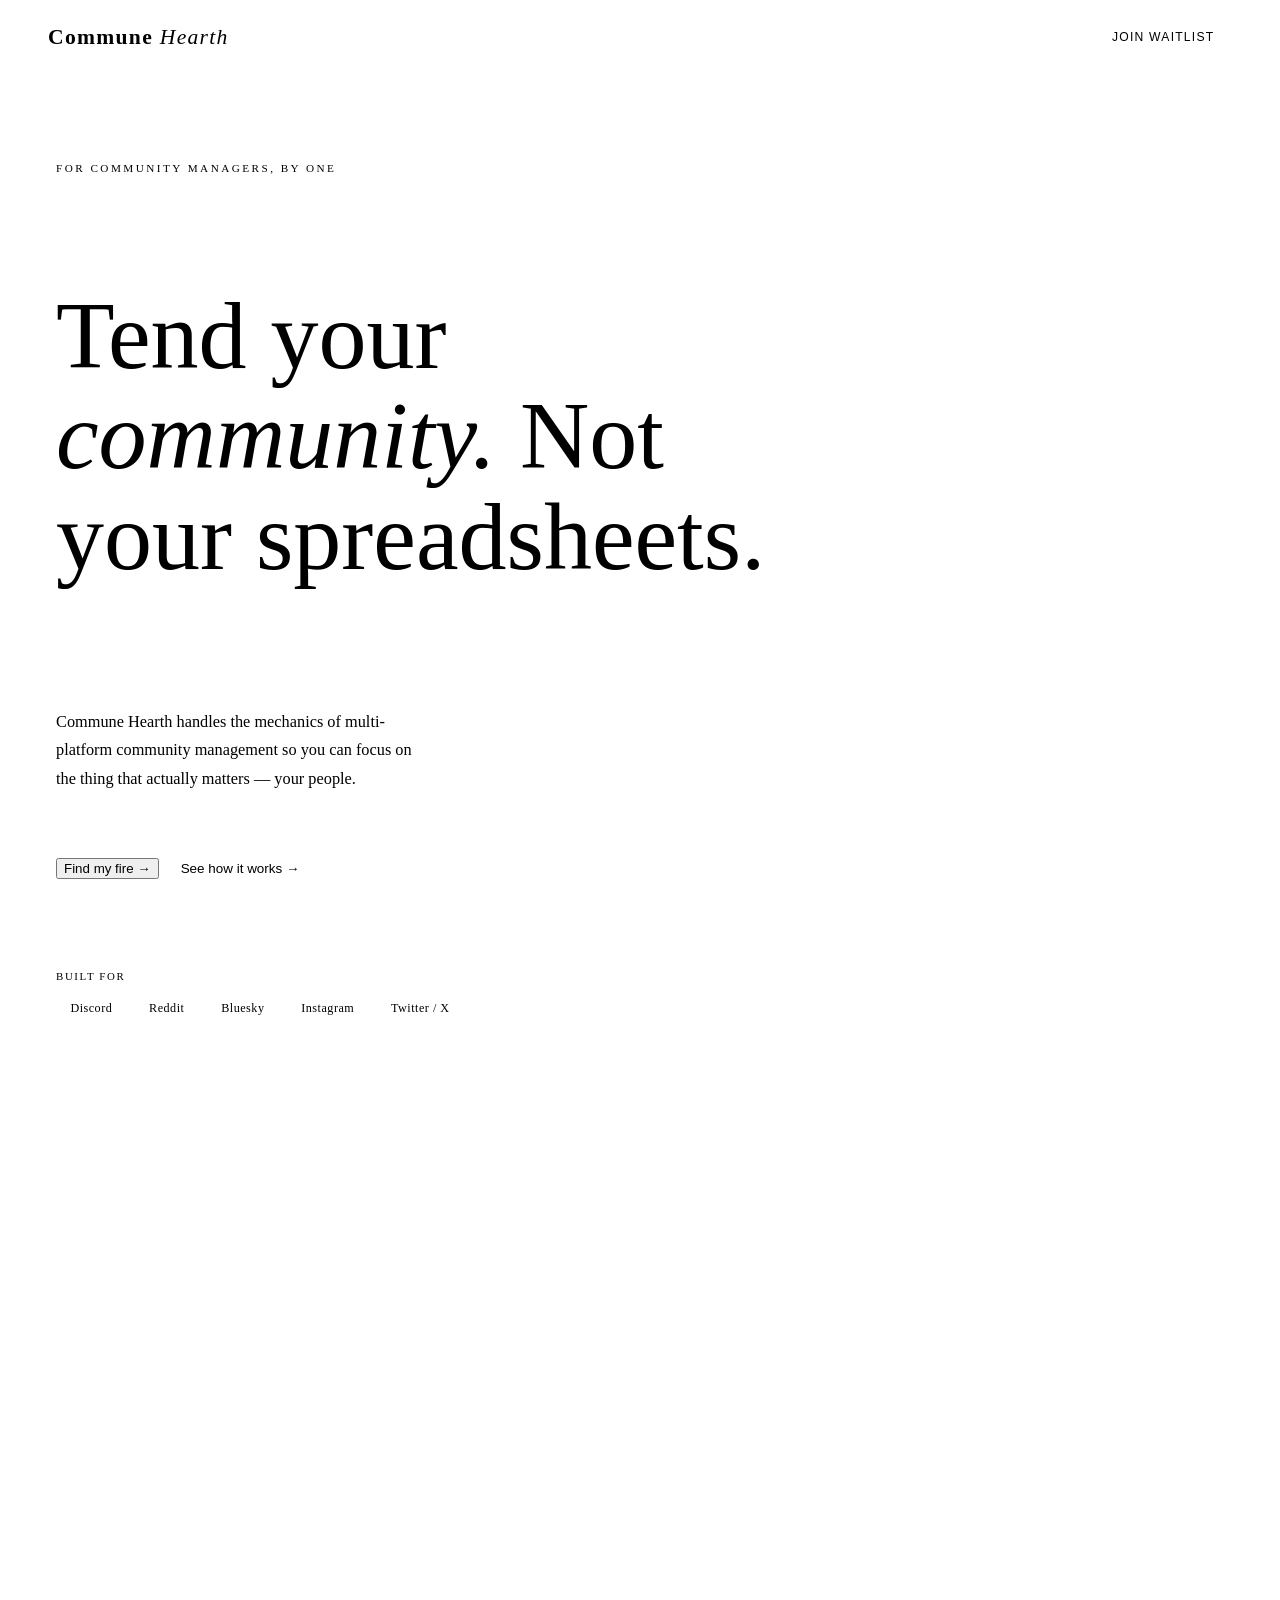
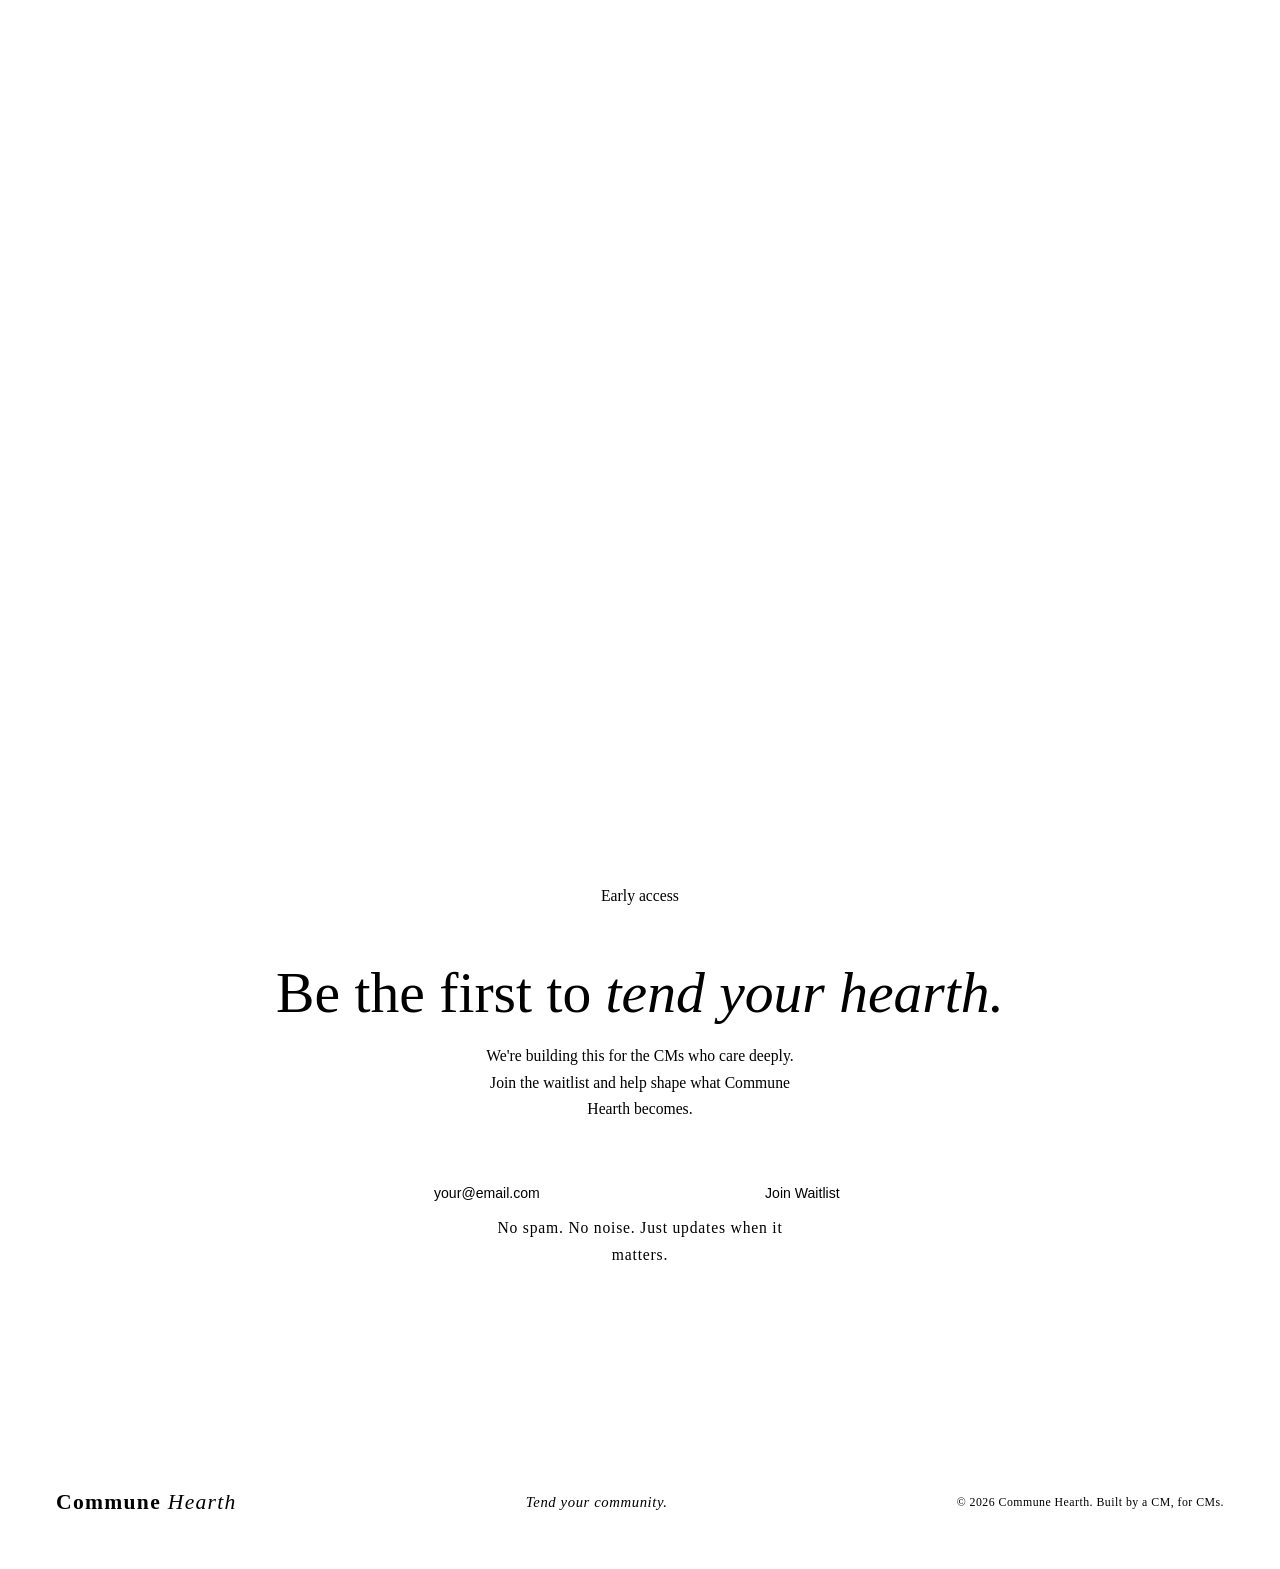
==== index.html @ e0e0ee93 "Create index.html" ====
<!DOCTYPE html>
<html lang="en">
<head>
<meta charset="UTF-8">
<meta name="viewport" content="width=device-width, initial-scale=1.0">
<title>Commune Hearth — Tend Your Community</title>
<link rel="stylesheet" href="shared/base.css">
<style>
body { display: block; overflow-x: hidden; }

/* NAV */
nav {
  position: fixed; top: 0; left: 0; right: 0; z-index: 100;
  padding: 1.4rem 3rem; display: flex; align-items: center;
  justify-content: space-between; backdrop-filter: blur(14px);
  -webkit-backdrop-filter: blur(14px); border-bottom: 1px solid var(--border);
  transition: border-color 0.35s;
}
.logo {
  font-family: var(--heading-font); font-size: 1.35rem; font-weight: 600;
  letter-spacing: 0.06em; color: var(--accent2); text-decoration: none;
}
.logo span { color: var(--muted); font-weight: 300; font-style: italic; }
.nav-cta {
  font-size: 0.76rem; letter-spacing: 0.1em; text-transform: uppercase;
  color: var(--text); text-decoration: none; border: 1px solid var(--border);
  padding: 0.48rem 1.1rem; border-radius: 2rem; cursor: pointer;
  background: none; font-family: 'DM Sans', sans-serif; transition: all 0.3s;
}
.nav-cta:hover { background: var(--accent); border-color: var(--accent); color: var(--btn-text); }

/* HERO */
.hero {
  min-height: 100vh; display: flex; flex-direction: column;
  justify-content: center; padding: 8rem 3rem 4rem;
  position: relative; overflow: hidden;
}
.hero-glow {
  position: absolute; bottom: -15%; left: 38%; transform: translateX(-50%);
  width: 900px; height: 600px;
  background: radial-gradient(ellipse, var(--hero-glow) 0%, transparent 65%);
  pointer-events: none; animation: heroBreath 7s ease-in-out infinite;
}
@keyframes heroBreath {
  0%,100%{opacity:0.75;transform:translateX(-50%) scale(1)}
  50%{opacity:1;transform:translateX(-50%) scale(1.05)}
}
.eyebrow {
  font-size: 0.7rem; letter-spacing: 0.22em; text-transform: uppercase;
  color: var(--accent); margin-bottom: 2rem;
  opacity: 0; animation: fadeUp 0.8s ease forwards 0.2s;
}
.hero h1 {
  font-family: var(--heading-font); font-weight: var(--heading-weight);
  font-size: clamp(3rem, 7.5vw, 6.5rem); line-height: 1.05; max-width: 16ch;
  opacity: 0; animation: fadeUp 0.8s ease forwards 0.4s;
}
.hero h1 em { font-style: italic; color: var(--accent2); }
.hero-sub {
  margin-top: 2.5rem; font-size: 1.02rem; color: var(--muted);
  max-width: 46ch; line-height: 1.75;
  opacity: 0; animation: fadeUp 0.8s ease forwards 0.6s;
}
.hero-actions {
  margin-top: 3rem; display: flex; gap: 1rem; align-items: center; flex-wrap: wrap;
  opacity: 0; animation: fadeUp 0.8s ease forwards 0.8s;
}
.hero-actions .btn-ghost-link {
  color: var(--muted); font-size: 0.84rem; text-decoration: none;
  display: flex; align-items: center; gap: 0.4rem; transition: color 0.3s;
  background: none; border: none; cursor: pointer; font-family: 'DM Sans', sans-serif;
}
.hero-actions .btn-ghost-link:hover { color: var(--text); }
.platforms { margin-top: 5rem; opacity: 0; animation: fadeUp 0.8s ease forwards 1s; }
.platforms p {
  font-size: 0.68rem; letter-spacing: 0.15em; text-transform: uppercase;
  color: var(--faint); margin-bottom: 0.9rem;
}
.platform-list { display: flex; gap: 0.5rem; flex-wrap: wrap; }
.platform-badge {
  background: rgba(255,255,255,0.04); border: 1px solid var(--border);
  border-radius: 2rem; padding: 0.32rem 0.9rem;
  font-size: 0.76rem; color: var(--muted); letter-spacing: 0.04em;
}
@keyframes fadeUp {
  from{opacity:0;transform:translateY(22px)} to{opacity:1;transform:translateY(0)}
}

/* DIVIDER */
.divider { height: 1px; background: linear-gradient(to right, transparent, var(--border), transparent); margin: 0 3rem; }

/* SECTIONS */
section { padding: 7rem 3rem; }

/* PROBLEM */
.problem { display: grid; grid-template-columns: 1fr 1fr; gap: 6rem; max-width: 1200px; }
.problem h2 {
  font-family: var(--heading-font); font-weight: var(--heading-weight);
  font-size: clamp(1.9rem,3.2vw,3rem); line-height: 1.2; margin-bottom: 2rem;
}
.problem h2 strong { font-weight: 700; color: var(--accent2); }
.problem p { color: var(--muted); line-height: 1.8; font-size: 0.96rem; margin-bottom: 1.1rem; }
.pain-list { list-style: none; margin-top: 2rem; display: flex; flex-direction: column; gap: 0.9rem; }
.pain-list li {
  display: flex; gap: 0.9rem; align-items: flex-start; padding: 1.1rem 1.3rem;
  background: var(--surface); border: 1px solid var(--border); border-radius: 0.75rem;
  transition: all 0.3s;
}
.pain-list li:hover { border-color: var(--accent); transform: translateX(4px); }
.pain-icon { font-size: 1rem; flex-shrink: 0; margin-top: 0.12rem; }
.pain-list li div strong { display: block; font-size: 0.86rem; font-weight: 500; color: var(--text); margin-bottom: 0.25rem; }
.pain-list li div span { font-size: 0.8rem; color: var(--faint); line-height: 1.6; }

/* HOW */
.how { background: var(--surface); border-top: 1px solid var(--border); border-bottom: 1px solid var(--border); }
.how-header { text-align: center; margin-bottom: 4.5rem; }
.how-header h2 {
  font-family: var(--heading-font); font-weight: var(--heading-weight);
  font-size: clamp(1.7rem,3.2vw,2.8rem); line-height: 1.2; max-width: 22ch; margin: 0 auto;
}
.how-header h2 em { font-style: italic; color: var(--accent2); }
.steps { display: grid; grid-template-columns: repeat(3,1fr); gap: 1.4rem; max-width: 1200px; margin: 0 auto; }
.step {
  padding: 2.3rem; border: 1px solid var(--border); border-radius: 1rem;
  background: var(--surface); transition: all 0.35s;
}
.step:hover { border-color: var(--accent); transform: translateY(-5px); box-shadow: 0 14px 36px rgba(0,0,0,0.12); }
.step-num {
  font-family: var(--heading-font); font-size: 3.2rem; font-weight: 300;
  color: var(--border); line-height: 1; margin-bottom: 1.4rem; display: block;
}
.step h3 { font-size: 0.92rem; font-weight: 500; color: var(--text); margin-bottom: 0.7rem; }
.step p { font-size: 0.83rem; color: var(--muted); line-height: 1.7; }
.step-tag {
  display: inline-block; margin-top: 1.3rem; font-size: 0.67rem; letter-spacing: 0.12em;
  text-transform: uppercase; color: var(--accent); border: 1px solid var(--accent);
  padding: 0.22rem 0.65rem; border-radius: 2rem; opacity: 0.7;
}

/* PHILOSOPHY */
.philosophy { max-width: 840px; margin: 0 auto; text-align: center; }
.philosophy blockquote {
  font-family: var(--heading-font); font-weight: 300; font-style: italic;
  font-size: clamp(1.5rem,2.8vw,2.5rem); line-height: 1.45;
  color: var(--text); margin: 2rem 0 3rem; padding: 0 2rem; position: relative;
}
.philosophy blockquote::before {
  content: '"'; position: absolute; top: -1.5rem; left: -0.5rem;
  font-size: 7rem; color: var(--accent); opacity: 0.1;
  font-family: var(--heading-font); line-height: 1;
}
.phil-grid { display: grid; grid-template-columns: repeat(2,1fr); gap: 1.1rem; margin-top: 3.5rem; text-align: left; }
.phil-card { padding: 1.7rem; border: 1px solid var(--border); border-radius: 0.75rem; background: var(--surface); transition: border-color 0.3s; }
.phil-card:hover { border-color: var(--accent); }
.phil-card h4 { font-size: 0.78rem; font-weight: 500; color: var(--accent2); margin-bottom: 0.55rem; letter-spacing: 0.04em; text-transform: uppercase; }
.phil-card p { font-size: 0.82rem; color: var(--muted); line-height: 1.7; }

/* NEVER */
.never-wrap { padding-top: 0; }
.never {
  background: var(--never-bg); border-radius: 1.5rem; padding: 3.5rem;
  max-width: 880px; margin: 0 auto; border: 1px solid var(--border);
}
.never h3 { font-family: var(--heading-font); font-size: 1.9rem; font-weight: var(--heading-weight); margin-bottom: 0.4rem; }
.never > p { color: var(--muted); font-size: 0.86rem; margin-bottom: 2.2rem; }
.never-grid { display: grid; grid-template-columns: repeat(2,1fr); gap: 0.9rem; }
.never-item { display: flex; align-items: center; gap: 0.75rem; font-size: 0.84rem; color: var(--muted); }
.x-icon {
  width: 1.35rem; height: 1.35rem; border-radius: 50%;
  background: rgba(196,98,45,0.08); border: 1px solid var(--accent);
  display: flex; align-items: center; justify-content: center;
  flex-shrink: 0; color: var(--accent); font-size: 0.58rem; font-weight: 700;
}

/* WAITLIST */
.waitlist { text-align: center; padding: 8rem 3rem; position: relative; overflow: hidden; }
.waitlist-glow {
  position: absolute; top: 50%; left: 50%; transform: translate(-50%,-50%);
  width: 700px; height: 450px;
  background: radial-gradient(ellipse, var(--hero-glow) 0%, transparent 65%);
  pointer-events: none;
}
.waitlist h2 {
  font-family: var(--heading-font); font-weight: var(--heading-weight);
  font-size: clamp(2rem,4.5vw,3.6rem); line-height: 1.2; margin-bottom: 1rem;
}
.waitlist h2 em { font-style: italic; color: var(--accent2); }
.waitlist > p { color: var(--muted); font-size: 0.98rem; max-width: 42ch; margin: 0 auto 3rem; line-height: 1.7; }
.wl-form { display: flex; gap: 0.7rem; max-width: 460px; margin: 0 auto; flex-wrap: wrap; justify-content: center; }
.wl-form input {
  flex: 1; min-width: 210px; background: var(--surface); border: 1px solid var(--border);
  border-radius: 3rem; padding: 0.88rem 1.5rem; color: var(--text);
  font-family: 'DM Sans', sans-serif; font-size: 0.88rem; outline: none;
  transition: border-color 0.3s;
}
.wl-form input::placeholder { color: var(--faint); }
.wl-form input:focus { border-color: var(--accent); }
.wl-form button {
  background: var(--accent); color: var(--btn-text); border: none;
  padding: 0.88rem 1.9rem; border-radius: 3rem;
  font-family: 'DM Sans', sans-serif; font-size: 0.88rem; font-weight: 500;
  cursor: pointer; transition: all 0.3s; white-space: nowrap;
}
.wl-form button:hover { background: var(--accent2); transform: translateY(-2px); }
.wl-note { margin-top: 1.4rem; font-size: 0.74rem; color: var(--faint); letter-spacing: 0.05em; }
.wl-success {
  display: none; color: var(--accent2); font-family: var(--heading-font);
  font-size: 1.45rem; font-style: italic; margin-top: 1rem;
  animation: fadeUp 0.6s ease forwards;
}

/* FOOTER */
footer {
  padding: 2.2rem 3rem; border-top: 1px solid var(--border);
  display: flex; justify-content: space-between; align-items: center;
  flex-wrap: wrap; gap: 1rem;
}
.footer-tagline { font-family: var(--heading-font); font-style: italic; color: var(--muted); font-size: 0.92rem; }
footer p { font-size: 0.74rem; color: var(--faint); letter-spacing: 0.04em; }

/* REVEAL */
.reveal { opacity: 0; transform: translateY(26px); transition: opacity 0.7s ease, transform 0.7s ease; }
.reveal.visible { opacity: 1; transform: translateY(0); }

/* RESPONSIVE */
@media (max-width: 768px) {
  nav { padding: 1.2rem 1.5rem; }
  section { padding: 5rem 1.5rem; }
  .hero { padding: 7rem 1.5rem 3rem; }
  .problem, .steps, .phil-grid, .never-grid { grid-template-columns: 1fr; }
  .problem { gap: 3rem; }
  .never { padding: 2.2rem 1.3rem; }
  footer { flex-direction: column; text-align: center; padding: 2rem 1.5rem; }
}
</style>
</head>
<body>

<!-- THEME PANEL MOUNT -->
<div id="theme-panel-mount"></div>

<!-- NAV -->
<nav>
  <a class="logo" href="index.html">Commune <span>Hearth</span></a>
  <button class="nav-cta" onclick="document.getElementById('waitlist').scrollIntoView({behavior:'smooth'})">Join Waitlist</button>
</nav>

<!-- HERO -->
<section class="hero">
  <div class="hero-glow"></div>
  <p class="eyebrow">For community managers, by one</p>
  <h1>Tend your <em>community.</em> Not your spreadsheets.</h1>
  <p class="hero-sub">Commune Hearth handles the mechanics of multi-platform community management so you can focus on the thing that actually matters — your people.</p>
  <div class="hero-actions">
    <button class="btn-primary" onclick="handleFindMyFire()">Find my fire →</button>
    <button class="btn-ghost-link" onclick="document.getElementById('how').scrollIntoView({behavior:'smooth'})">See how it works →</button>
  </div>
  <div class="platforms">
    <p>Built for</p>
    <div class="platform-list">
      <span class="platform-badge">Discord</span>
      <span class="platform-badge">Reddit</span>
      <span class="platform-badge">Bluesky</span>
      <span class="platform-badge">Instagram</span>
      <span class="platform-badge">Twitter / X</span>
    </div>
  </div>
</section>

<div class="divider"></div>

<section>
  <div class="problem">
    <div class="reveal">
      <p class="section-label">The Sunday Problem</p>
      <h2>You know the drill. Every. Single. <strong>Week.</strong></h2>
      <p>It's Sunday afternoon. Your community has a tournament on Saturday. You need to post about it on five different platforms — and every single one needs to sound completely different.</p>
      <p>Discord wants energy. Reddit wants context. Bluesky wants wit. Instagram wants hashtags. Twitter wants brevity. And you're the one translating the same message five times, for five audiences, in five different tones.</p>
      <p>That's before the DMs buried in spam, the coordination threads you can't find, and the stakeholder recap you still haven't written.</p>
    </div>
    <div class="reveal">
      <ul class="pain-list">
        <li><span class="pain-icon">🗓</span><div><strong>The Sunday Planning Session</strong><span>Rewriting the same announcement for every platform because no two platforms speak the same language.</span></div></li>
        <li><span class="pain-icon">📬</span><div><strong>Coordination That Goes Nowhere</strong><span>DMs lost in spam. Discord threads buried under 400 messages. Conversations everywhere and nowhere.</span></div></li>
        <li><span class="pain-icon">🔁</span><div><strong>Switching Contexts Constantly</strong><span>Six tabs open. Five apps running. One brain trying to hold it all together while still showing up for your community.</span></div></li>
        <li><span class="pain-icon">📊</span><div><strong>Proving Your Worth in a Report</strong><span>Pulling data from every platform manually to prove your community thrives — because stakeholders only speak spreadsheet.</span></div></li>
      </ul>
    </div>
  </div>
</section>

<section class="how" id="how">
  <div class="how-header reveal">
    <p class="section-label" style="justify-content:center;margin-bottom:1.4rem">How it works</p>
    <h2>Your voice. Every platform. <em>Zero soul sold.</em></h2>
  </div>
  <div class="steps">
    <div class="step reveal">
      <span class="step-num">01</span>
      <h3>Feed It Your Voice</h3>
      <p>Paste in past posts from each platform. Hearth learns how you write for Discord versus Reddit versus Bluesky — because they're all different and that's the whole point.</p>
      <span class="step-tag">Voice Profiles</span>
    </div>
    <div class="step reveal">
      <span class="step-num">02</span>
      <h3>Drop In Your Core Message</h3>
      <p>Tell Hearth what's happening. A tournament. A drop. An announcement. Just the essentials — it handles the platform translation in your voice, not a generic AI voice.</p>
      <span class="step-tag">Smart Suggestions</span>
    </div>
    <div class="step reveal">
      <span class="step-num">03</span>
      <h3>You Review. You Approve. You Post.</h3>
      <p>Hearth suggests. You decide. Nothing goes out without your eyes on it. Because your community trusts you — not an algorithm — and that trust is not negotiable.</p>
      <span class="step-tag">Human First</span>
    </div>
  </div>
</section>

<section>
  <div class="philosophy reveal">
    <p class="section-label" style="justify-content:center">Our belief</p>
    <blockquote>Community managers pour their soul into spaces other people call home. We handle the mechanics so they never have to choose between consistency and authenticity.</blockquote>
    <div class="phil-grid">
      <div class="phil-card"><h4>The Human is Irreplaceable</h4><p>Every feature enhances human judgment — never bypasses it. You read the room. You know when not to post. No tool can replicate that.</p></div>
      <div class="phil-card"><h4>Communities Deserve Authenticity</h4><p>Your community built trust with you — not an AI. Suggestions should sound like you on a good day, or they're not good enough.</p></div>
      <div class="phil-card"><h4>Relief Without Compromise</h4><p>You shouldn't choose between showing up consistently and showing up fully. Hearth removes the mechanical drain without touching the magic.</p></div>
      <div class="phil-card"><h4>Built From the Inside</h4><p>Made by an ex-CM who lived every one of these problems. Not a growth hacker who read about community management once.</p></div>
    </div>
  </div>
</section>

<section class="never-wrap">
  <div class="never reveal">
    <h3>What we'll never build</h3>
    <p>Some things aren't features. They're principles.</p>
    <div class="never-grid">
      <div class="never-item"><span class="x-icon">✕</span>One-click auto-posting without review</div>
      <div class="never-item"><span class="x-icon">✕</span>AI responses to your community members</div>
      <div class="never-item"><span class="x-icon">✕</span>Generic bulk content generation</div>
      <div class="never-item"><span class="x-icon">✕</span>Anything that removes the human from the loop</div>
      <div class="never-item"><span class="x-icon">✕</span>Tools that make every community sound the same</div>
      <div class="never-item"><span class="x-icon">✕</span>Features that replace judgment with automation</div>
    </div>
  </div>
</section>

<section class="waitlist" id="waitlist">
  <div class="waitlist-glow"></div>
  <p class="section-label" style="justify-content:center;margin-bottom:1.4rem">Early access</p>
  <h2>Be the first to <em>tend your hearth.</em></h2>
  <p>We're building this for the CMs who care deeply. Join the waitlist and help shape what Commune Hearth becomes.</p>
  <div class="wl-form" id="wl-form">
    <input type="email" id="wl-email" placeholder="your@email.com">
    <button onclick="handleWaitlist()">Join Waitlist</button>
  </div>
  <div class="wl-success" id="wl-success">You're on the list. Welcome to the hearth. 🔥</div>
  <p class="wl-note">No spam. No noise. Just updates when it matters.</p>
</section>

<footer>
  <a class="logo" href="index.html">Commune <span>Hearth</span></a>
  <p class="footer-tagline">Tend your community.</p>
  <p>© 2026 Commune Hearth. Built by a CM, for CMs.</p>
</footer>

<script src="shared/storage.js"></script>
<script src="shared/theme.js"></script>
<script src="shared/nav.js"></script>
<script>
  // Theme
  initTheme();
  mountThemePanel();

  // Redirect if already onboarded
  function handleFindMyFire() {
    if (HS.isOnboarded()) {
      navigateTo('dashboard.html');
    } else {
      navigateTo('onboarding.html');
    }
  }

  // Waitlist
  function handleWaitlist() {
    const val = document.getElementById('wl-email').value;
    if (!val || !val.includes('@')) {
      document.getElementById('wl-email').style.borderColor = 'var(--accent)';
      return;
    }
    document.getElementById('wl-form').style.display = 'none';
    document.getElementById('wl-success').style.display = 'block';
  }
  document.addEventListener('DOMContentLoaded', () => {
    document.getElementById('wl-email').addEventListener('keydown', e => {
      if (e.key === 'Enter') handleWaitlist();
    });
  });

  // Scroll reveal
  const obs = new IntersectionObserver((entries) => {
    entries.forEach((e,i) => {
      if (e.isIntersecting) {
        setTimeout(() => e.target.classList.add('visible'), i * 90);
        obs.unobserve(e.target);
      }
    });
  }, { threshold: 0.08 });
  document.querySelectorAll('.reveal').forEach(el => obs.observe(el));
</script>
</body>
</html>
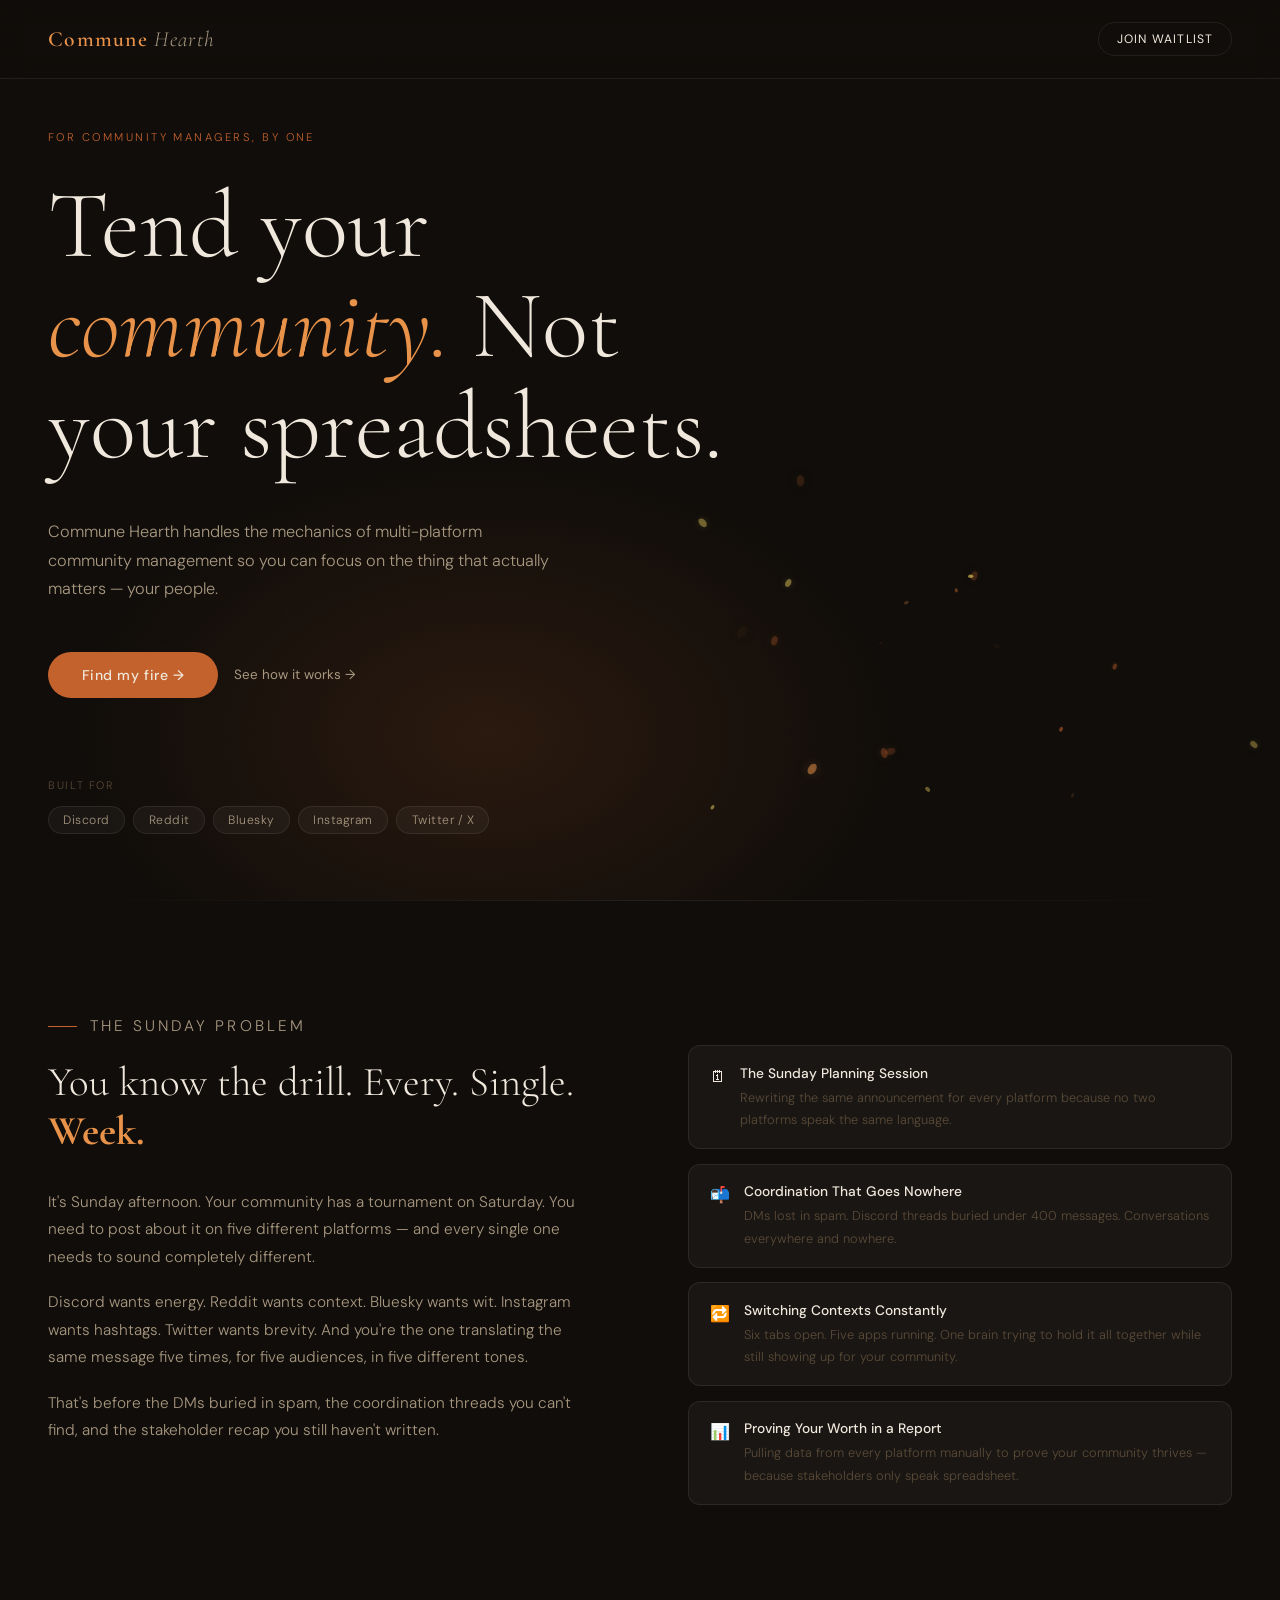
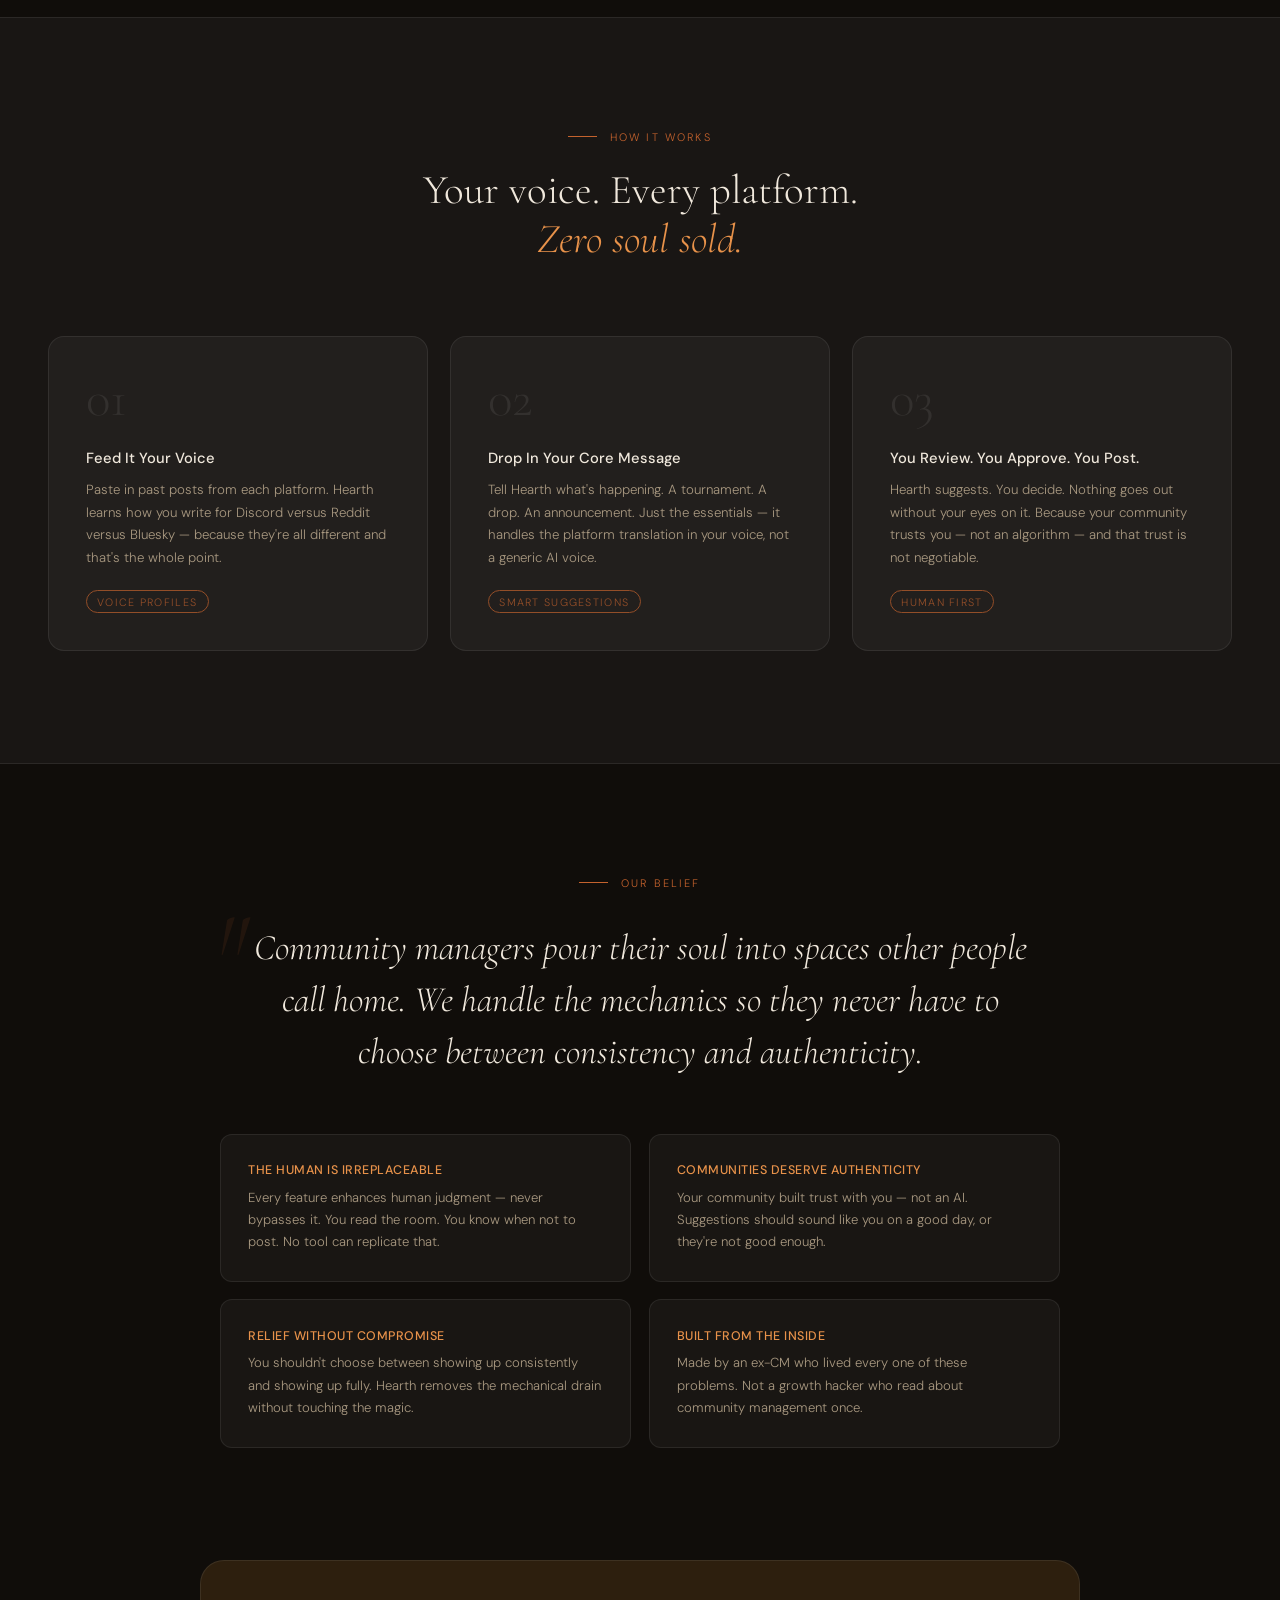
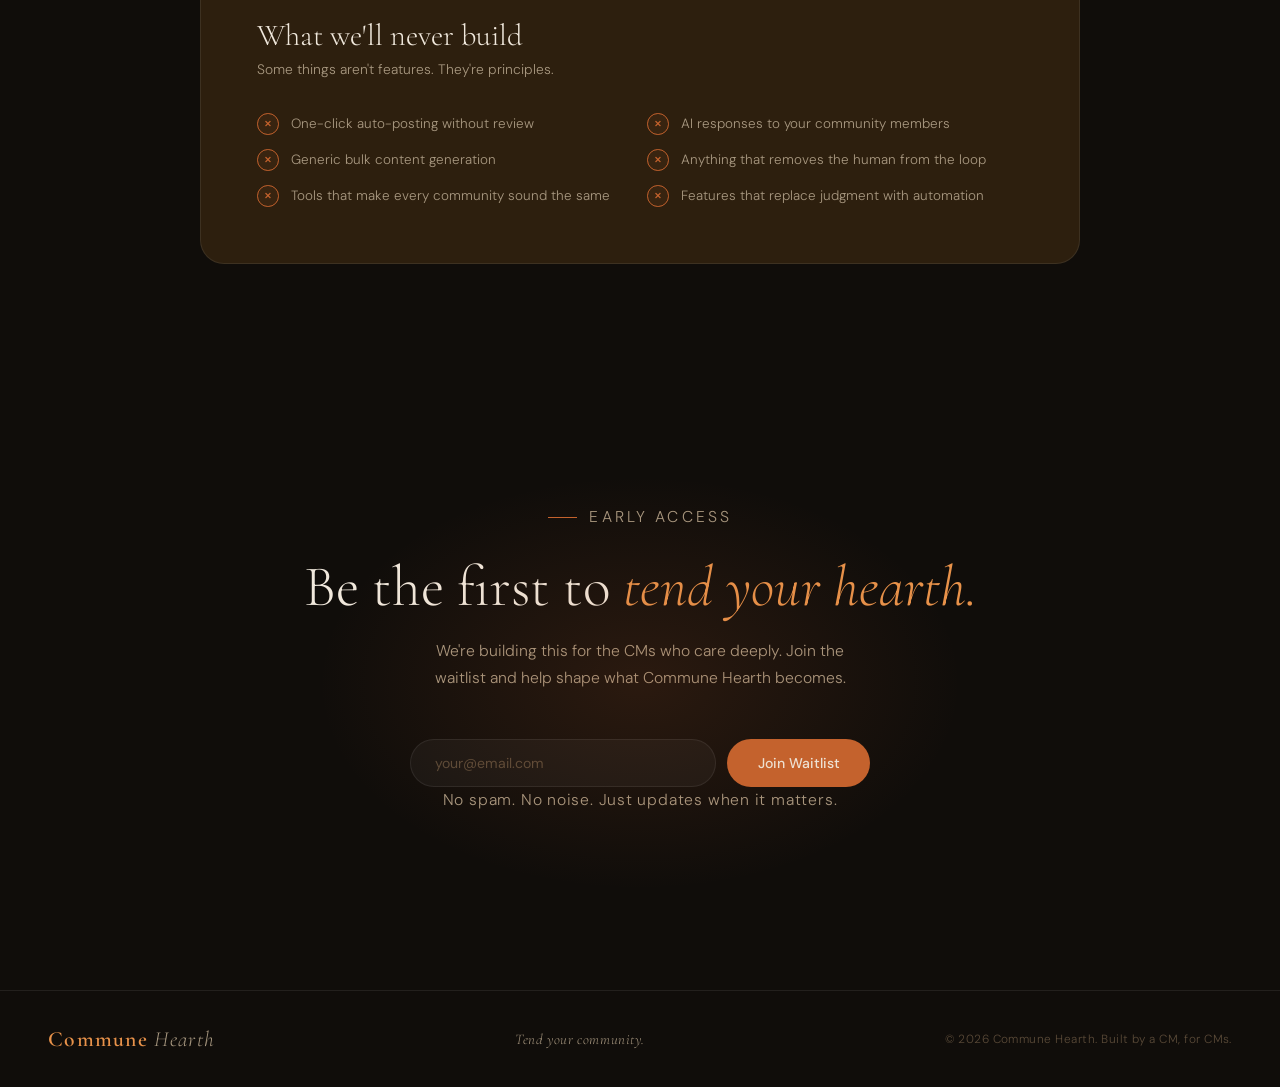
==== commit 74a2bae6: "Update index.html" ====
--- a/index.html
+++ b/index.html
@@ -29,6 +29,12 @@
 }
 .nav-cta:hover { background: var(--accent); border-color: var(--accent); color: var(--btn-text); }
 
+/* EMBER CANVAS */
+#ember-canvas {
+  position: absolute; inset: 0; width: 100%; height: 100%;
+  pointer-events: none; z-index: 0;
+}
+
 /* HERO */
 .hero {
   min-height: 100vh; display: flex; flex-direction: column;
@@ -248,6 +254,7 @@
 <!-- HERO -->
 <section class="hero">
   <div class="hero-glow"></div>
+  <canvas id="ember-canvas"></canvas>
   <p class="eyebrow">For community managers, by one</p>
   <h1>Tend your <em>community.</em> Not your spreadsheets.</h1>
   <p class="hero-sub">Commune Hearth handles the mechanics of multi-platform community management so you can focus on the thing that actually matters — your people.</p>
@@ -367,8 +374,8 @@
 <script src="shared/theme.js"></script>
 <script src="shared/nav.js"></script>
 <script>
-  // Theme
-  initTheme();
+  // Landing page always loads in Ember — themed experience starts at onboarding
+  applyThemeVars('ember', {});
   mountThemePanel();
 
   // Redirect if already onboarded
@@ -406,6 +413,116 @@
     });
   }, { threshold: 0.08 });
   document.querySelectorAll('.reveal').forEach(el => obs.observe(el));
+
+  // ── HERO EMBERS ──────────────────────────────────────────
+  (function initEmbers() {
+    const canvas = document.getElementById('ember-canvas');
+    const ctx    = canvas.getContext('2d');
+
+    function resize() {
+      canvas.width  = canvas.offsetWidth;
+      canvas.height = canvas.offsetHeight;
+    }
+    resize();
+    window.addEventListener('resize', resize);
+
+    // Colour palette — pulls accent colours to match theme
+    function getEmberColors() {
+      const s = getComputedStyle(document.documentElement);
+      return [
+        s.getPropertyValue('--accent').trim()  || '#c4622d',
+        s.getPropertyValue('--accent2').trim() || '#e8924a',
+        s.getPropertyValue('--fire-bright').trim() || '#ffe066',
+      ];
+    }
+
+    // Spawn embers only in the RIGHT half of the hero
+    // so they don't clash with the headline text
+    function createEmber() {
+      const w = canvas.width;
+      const h = canvas.height;
+      const colors = getEmberColors();
+      return {
+        x:     w * 0.52 + Math.random() * w * 0.44,  // right 44% of canvas
+        y:     h * 0.6  + Math.random() * h * 0.35,  // start near bottom
+        r:     1.5 + Math.random() * 5,               // varied sizes
+        vx:    (Math.random() - 0.5) * 0.6,           // gentle sideways drift
+        vy:    -(0.4 + Math.random() * 1.2),           // float upward
+        alpha: 0,
+        maxAlpha: 0.15 + Math.random() * 0.45,        // some bright, some faint
+        fadeIn:  true,
+        life:    0,
+        maxLife: 120 + Math.random() * 180,           // frames alive
+        color:   colors[Math.floor(Math.random() * colors.length)],
+        // Slight wobble
+        wobble:  (Math.random() - 0.5) * 0.02,
+      };
+    }
+
+    let embers = [];
+    // Stagger initial spawn so they don't all appear at once
+    for (let i = 0; i < 28; i++) {
+      const e = createEmber();
+      e.life = Math.random() * e.maxLife; // start at random life point
+      e.alpha = e.maxAlpha * (e.life / e.maxLife);
+      embers.push(e);
+    }
+
+    function draw() {
+      ctx.clearRect(0, 0, canvas.width, canvas.height);
+
+      // Occasionally spawn a fresh ember
+      if (Math.random() < 0.08 && embers.length < 35) {
+        embers.push(createEmber());
+      }
+
+      embers = embers.filter(e => e.life < e.maxLife);
+
+      embers.forEach(e => {
+        e.life++;
+        e.vx += e.wobble;
+        e.x  += e.vx;
+        e.y  += e.vy;
+
+        // Fade in then fade out
+        const halfLife = e.maxLife / 2;
+        if (e.life < halfLife * 0.3) {
+          e.alpha = e.maxAlpha * (e.life / (halfLife * 0.3));
+        } else if (e.life > halfLife * 1.4) {
+          e.alpha = e.maxAlpha * (1 - (e.life - halfLife * 1.4) / (e.maxLife - halfLife * 1.4));
+        } else {
+          e.alpha = e.maxAlpha;
+        }
+
+        e.alpha = Math.max(0, Math.min(e.maxAlpha, e.alpha));
+
+        // Draw the ember — slightly oval, hand-drawn feel
+        ctx.save();
+        ctx.globalAlpha = e.alpha;
+        ctx.beginPath();
+        ctx.ellipse(e.x, e.y, e.r, e.r * 0.65, e.life * 0.02, 0, Math.PI * 2);
+        ctx.fillStyle = e.color;
+        ctx.fill();
+
+        // Tiny glow around larger embers
+        if (e.r > 3) {
+          const grd = ctx.createRadialGradient(e.x, e.y, 0, e.x, e.y, e.r * 2.5);
+          grd.addColorStop(0, e.color + '40');
+          grd.addColorStop(1, 'transparent');
+          ctx.beginPath();
+          ctx.arc(e.x, e.y, e.r * 2.5, 0, Math.PI * 2);
+          ctx.fillStyle = grd;
+          ctx.fill();
+        }
+
+        ctx.restore();
+      });
+
+      requestAnimationFrame(draw);
+    }
+
+    draw();
+  })();
 </script>
 </body>
 </html>
--- a/shared/base.css
+++ b/shared/base.css
@@ -0,0 +1,279 @@
+/* ============================================================
+   Commune Hearth — Base Styles
+   Shared across all pages. Page-specific styles live in
+   each HTML file's <style> block.
+   ============================================================ */
+
+@import url('https://fonts.googleapis.com/css2?family=Cormorant+Garamond:ital,wght@0,300;0,400;0,600;1,300;1,400&family=DM+Sans:wght@300;400;500&family=Syne:wght@400;700;800&family=Fraunces:ital,wght@0,300;0,600;1,300;1,600&display=swap');
+
+/* ── CSS VARIABLES (defaults — overridden by theme.js) ── */
+:root {
+  --bg: #100d0a; --bg2: #1a1410; --bg3: #221a12;
+  --surface: rgba(255,255,255,0.04); --surface2: rgba(255,255,255,0.07);
+  --border: rgba(255,255,255,0.07); --border2: rgba(255,255,255,0.13);
+  --accent: #c4622d; --accent2: #e8924a;
+  --text: #f0e8dc; --muted: #a89880; --faint: #5a4a38;
+  --btn-text: #f0e8dc; --never-bg: #2d1f0e;
+  --heading-font: 'Cormorant Garamond', serif; --heading-weight: 300;
+  --active-nav-bg: rgba(196,98,45,0.15); --hero-glow: rgba(196,98,45,0.15);
+  --fire-core: #ff4500; --fire-mid: #ff8c00; --fire-bright: #ffe066;
+  --fire-top: #fff5cc; --fire-glow-rgb: 255,107,0;
+  --nav-w: 64px;
+}
+
+/* ── RESET ── */
+*, *::before, *::after { box-sizing: border-box; margin: 0; padding: 0; }
+
+/* ── BASE ── */
+html { scroll-behavior: smooth; }
+body {
+  background-color: var(--bg);
+  color: var(--text);
+  font-family: 'DM Sans', sans-serif;
+  font-weight: 300;
+  overflow-x: hidden;
+  transition: background-color 0.35s, color 0.35s,
+              opacity 0.28s ease, transform 0.28s ease;
+}
+
+/* ── GRAIN ── */
+body::before {
+  content: ''; position: fixed; inset: 0; pointer-events: none; z-index: 999;
+  background-image: url("data:image/svg+xml,%3Csvg viewBox='0 0 200 200' xmlns='http://www.w3.org/2000/svg'%3E%3Cfilter id='n'%3E%3CfeTurbulence type='fractalNoise' baseFrequency='0.85' numOctaves='4' stitchTiles='stitch'/%3E%3C/filter%3E%3Crect width='100%25' height='100%25' filter='url(%23n)' opacity='0.025'/%3E%3C/svg%3E");
+  opacity: 0.3;
+}
+
+/* ── PAGE TRANSITIONS ── */
+body.page-exit  { opacity: 0; transform: translateY(-6px); }
+body.page-enter { opacity: 0; transform: translateY(8px);  }
+
+/* ── SCROLLBAR ── */
+::-webkit-scrollbar { width: 4px; height: 4px; }
+::-webkit-scrollbar-track { background: transparent; }
+::-webkit-scrollbar-thumb { background: var(--faint); border-radius: 2px; }
+
+/* ── SIDEBAR ── */
+#sidebar-mount {
+  width: var(--nav-w); height: 100vh;
+  background: var(--bg2); border-right: 1px solid var(--border);
+  display: flex; flex-direction: column;
+  align-items: center; padding: 1.2rem 0;
+  flex-shrink: 0; z-index: 10;
+  transition: background 0.35s, border-color 0.35s;
+  position: relative;
+}
+.sidebar-logo {
+  width: 34px; height: 34px; border-radius: 50%;
+  background: radial-gradient(circle at 40% 40%, var(--accent2), var(--accent));
+  display: flex; align-items: center; justify-content: center;
+  font-size: 0.9rem; margin-bottom: 2rem; flex-shrink: 0;
+  box-shadow: 0 0 16px rgba(196,98,45,0.35);
+  animation: logoGlow 4s ease-in-out infinite; cursor: pointer;
+}
+@keyframes logoGlow {
+  0%,100%{box-shadow:0 0 16px rgba(196,98,45,0.35)}
+  50%{box-shadow:0 0 28px rgba(232,146,74,0.55)}
+}
+.nav-items {
+  display: flex; flex-direction: column;
+  gap: 0.2rem; flex: 1; width: 100%; padding: 0 0.6rem;
+}
+.nav-item {
+  width: 100%; aspect-ratio: 1; border-radius: 0.6rem;
+  display: flex; align-items: center; justify-content: center;
+  font-size: 1.1rem; cursor: pointer; transition: all 0.2s;
+  position: relative; background: none; border: none; color: var(--muted);
+}
+.nav-item:hover { background: var(--surface); color: var(--text); }
+.nav-item.active { background: var(--active-nav-bg); color: var(--accent2); }
+.nav-icon { pointer-events: none; }
+.nav-tooltip {
+  position: absolute; left: calc(100% + 0.7rem); top: 50%;
+  transform: translateY(-50%); background: var(--bg3);
+  border: 1px solid var(--border2); color: var(--text);
+  font-size: 0.7rem; letter-spacing: 0.06em; padding: 0.28rem 0.65rem;
+  border-radius: 0.4rem; white-space: nowrap;
+  opacity: 0; pointer-events: none; transition: opacity 0.2s; z-index: 100;
+}
+.nav-item:hover .nav-tooltip { opacity: 1; }
+.sidebar-bottom {
+  padding: 0 0.6rem; display: flex;
+  flex-direction: column; gap: 0.2rem; width: 100%;
+}
+.sidebar-avatar {
+  width: 100%; aspect-ratio: 1; border-radius: 0.6rem;
+  background: var(--surface2); border: 1px solid var(--border);
+  display: flex; align-items: center; justify-content: center;
+  font-family: var(--heading-font); font-size: 1rem; font-weight: 600;
+  color: var(--muted); cursor: pointer; transition: all 0.2s;
+}
+.sidebar-avatar:hover { border-color: var(--accent); color: var(--accent2); }
+
+/* ── COMMON LAYOUT ── */
+.app-shell { display: flex; height: 100vh; overflow: hidden; }
+.app-main  { flex: 1; height: 100vh; overflow-y: auto; }
+
+/* ── CARD ── */
+.card {
+  background: var(--surface); border: 1px solid var(--border);
+  border-radius: 1rem; padding: 1.3rem; transition: border-color 0.3s;
+}
+.card:hover { border-color: var(--border2); }
+.card-label {
+  font-size: 0.62rem; letter-spacing: 0.18em; text-transform: uppercase;
+  color: var(--faint); margin-bottom: 0.9rem;
+  display: flex; align-items: center; justify-content: space-between;
+  transition: color 0.35s;
+}
+.card-label-action {
+  font-size: 0.6rem; color: var(--accent); cursor: pointer;
+  letter-spacing: 0.08em; transition: color 0.2s;
+}
+.card-label-action:hover { color: var(--accent2); }
+
+/* ── BUTTONS ── */
+.btn-primary {
+  background: var(--accent); color: var(--btn-text); border: none;
+  padding: 0.88rem 2.1rem; border-radius: 3rem;
+  font-family: 'DM Sans', sans-serif; font-size: 0.88rem;
+  font-weight: 500; letter-spacing: 0.04em;
+  cursor: pointer; text-decoration: none; display: inline-block;
+  transition: background 0.3s, transform 0.3s, box-shadow 0.3s;
+}
+.btn-primary:hover {
+  background: var(--accent2); transform: translateY(-2px);
+  box-shadow: 0 8px 28px rgba(var(--fire-glow-rgb),0.3);
+}
+.btn-ghost {
+  background: none; border: 1px solid var(--border2);
+  color: var(--muted); padding: 0.88rem 1.6rem; border-radius: 3rem;
+  font-family: 'DM Sans', sans-serif; font-size: 0.88rem;
+  cursor: pointer; transition: all 0.3s;
+}
+.btn-ghost:hover { color: var(--text); border-color: var(--muted); }
+
+/* ── SECTION LABEL ── */
+.section-label {
+  font-size: 0.68rem; letter-spacing: 0.2em; text-transform: uppercase;
+  color: var(--accent); margin-bottom: 1.5rem;
+  display: flex; align-items: center; gap: 0.8rem; transition: color 0.35s;
+}
+.section-label::before {
+  content: ''; display: block; width: 1.8rem; height: 1px;
+  background: var(--accent); transition: background 0.35s;
+}
+
+/* ── THEME PANEL ── */
+#theme-panel-mount { position: relative; }
+.tp-overlay {
+  position: fixed; inset: 0; z-index: 200;
+  background: rgba(0,0,0,0.45); backdrop-filter: blur(4px);
+  opacity: 0; pointer-events: none; transition: opacity 0.3s;
+}
+.tp-overlay.open { opacity: 1; pointer-events: all; }
+.tp-panel {
+  position: fixed; top: 0; left: 0; bottom: 0; z-index: 201;
+  width: 300px; background: var(--bg2); border-right: 1px solid var(--border2);
+  padding: 1.8rem 1.4rem; display: flex; flex-direction: column;
+  gap: 1.1rem; overflow-y: auto;
+  transition: transform 0.35s cubic-bezier(0.34,1.2,0.64,1);
+  transform: translateX(-100%);
+}
+.tp-panel.open { transform: translateX(var(--nav-w)); }
+.tp-close {
+  position: absolute; top: 1.2rem; right: 1.2rem;
+  background: none; border: none; color: var(--faint);
+  cursor: pointer; font-size: 1rem; transition: color 0.2s;
+}
+.tp-close:hover { color: var(--text); }
+.tp-head {}
+.tp-title {
+  font-family: var(--heading-font); font-size: 1.4rem;
+  font-weight: 300; font-style: italic; color: var(--text);
+}
+.tp-sub { font-size: 0.72rem; letter-spacing: 0.1em; text-transform: uppercase; color: var(--faint); }
+.tp-sect-label {
+  font-size: 0.62rem; letter-spacing: 0.16em; text-transform: uppercase; color: var(--faint);
+}
+.tp-presets { display: grid; grid-template-columns: repeat(2,1fr); gap: 0.7rem; }
+.tp-preset {
+  border-radius: 0.75rem; border: 2px solid transparent;
+  cursor: pointer; overflow: hidden; transition: all 0.25s; position: relative;
+}
+.tp-preset:hover { transform: scale(1.03); }
+.tp-preset.active { border-color: var(--accent2); }
+.tp-swatch { width: 100%; aspect-ratio: 16/9; }
+.tp-preset span {
+  position: absolute; bottom: 0; left: 0; right: 0; padding: 0.25rem 0.5rem;
+  background: rgba(0,0,0,0.5); font-size: 0.65rem; letter-spacing: 0.1em;
+  text-transform: uppercase; color: #fff;
+}
+.tp-divider { height: 1px; background: var(--border); }
+.tp-colors { display: flex; flex-direction: column; gap: 0.65rem; }
+.tp-row { display: flex; align-items: center; gap: 0.6rem; }
+.tp-label { font-size: 0.75rem; color: var(--muted); flex: 1; }
+.tp-sw-wrap {
+  width: 1.6rem; height: 1.6rem; border-radius: 0.35rem;
+  border: 1px solid var(--border2); overflow: hidden;
+  position: relative; cursor: pointer; flex-shrink: 0;
+}
+.tp-sw-wrap input[type="color"] {
+  position: absolute; inset: -4px; width: calc(100% + 8px);
+  height: calc(100% + 8px); opacity: 0; cursor: pointer; border: none;
+}
+.tp-sw-vis { width: 100%; height: 100%; pointer-events: none; }
+.tp-hex {
+  width: 5.2rem; background: var(--surface); border: 1px solid var(--border);
+  border-radius: 0.4rem; padding: 0.26rem 0.5rem; color: var(--text);
+  font-family: 'DM Sans', sans-serif; font-size: 0.7rem;
+  letter-spacing: 0.05em; outline: none; transition: border-color 0.2s;
+  text-transform: uppercase;
+}
+.tp-hex:focus { border-color: var(--accent); }
+.tp-hex.invalid { border-color: #e84040; }
+.tp-reset {
+  width: 100%; background: var(--surface); border: 1px solid var(--border);
+  border-radius: 0.6rem; padding: 0.5rem; color: var(--muted);
+  font-family: 'DM Sans', sans-serif; font-size: 0.72rem;
+  letter-spacing: 0.08em; text-transform: uppercase; cursor: pointer;
+  transition: all 0.2s;
+}
+.tp-reset:hover { border-color: var(--accent); color: var(--text); }
+.tp-chapter {
+  font-size: 0.72rem; color: var(--faint); line-height: 1.6;
+  padding-top: 0.5rem; border-top: 1px solid var(--border);
+}
+.tp-chapter em { color: var(--accent); font-style: italic; }
+
+/* ── TOAST ── */
+.hearth-toast {
+  position: fixed; bottom: 2.5rem; left: 50%; transform: translateX(-50%) translateY(8px);
+  background: var(--bg3); border: 1px solid var(--border2);
+  color: var(--muted); font-size: 0.78rem; letter-spacing: 0.04em;
+  padding: 0.55rem 1.2rem; border-radius: 2rem; z-index: 500;
+  font-family: 'DM Sans', sans-serif; font-style: italic;
+  opacity: 0; transition: all 0.3s ease; pointer-events: none;
+  white-space: nowrap;
+}
+.hearth-toast.visible { opacity: 1; transform: translateX(-50%) translateY(0); }
+
+/* ── MOBILE SIDEBAR ── */
+@media (max-width: 599px) {
+  :root { --nav-w: 0px; }
+  #sidebar-mount {
+    width: 100%; height: 52px; flex-direction: row;
+    position: fixed; bottom: 0; left: 0; right: 0; height: 52px;
+    border-right: none; border-top: 1px solid var(--border);
+    padding: 0 0.5rem; justify-content: space-around;
+    overflow-x: auto; z-index: 50;
+  }
+  .sidebar-logo { margin: 0 0.3rem 0 0; width: 26px; height: 26px; font-size: 0.7rem; }
+  .nav-items { flex-direction: row; padding: 0; justify-content: space-around; }
+  .nav-item  { width: 40px; height: 40px; aspect-ratio: auto; font-size: 0.95rem; }
+  .nav-tooltip { display: none; }
+  .sidebar-bottom { flex-direction: row; padding: 0; }
+  .sidebar-avatar { width: 36px; height: 36px; aspect-ratio: auto; font-size: 0.85rem; }
+  .app-shell { flex-direction: column; }
+  .app-main { padding-bottom: 60px; height: auto; overflow-y: auto; }
+  .tp-panel { left: 0; width: 100%; }
+}
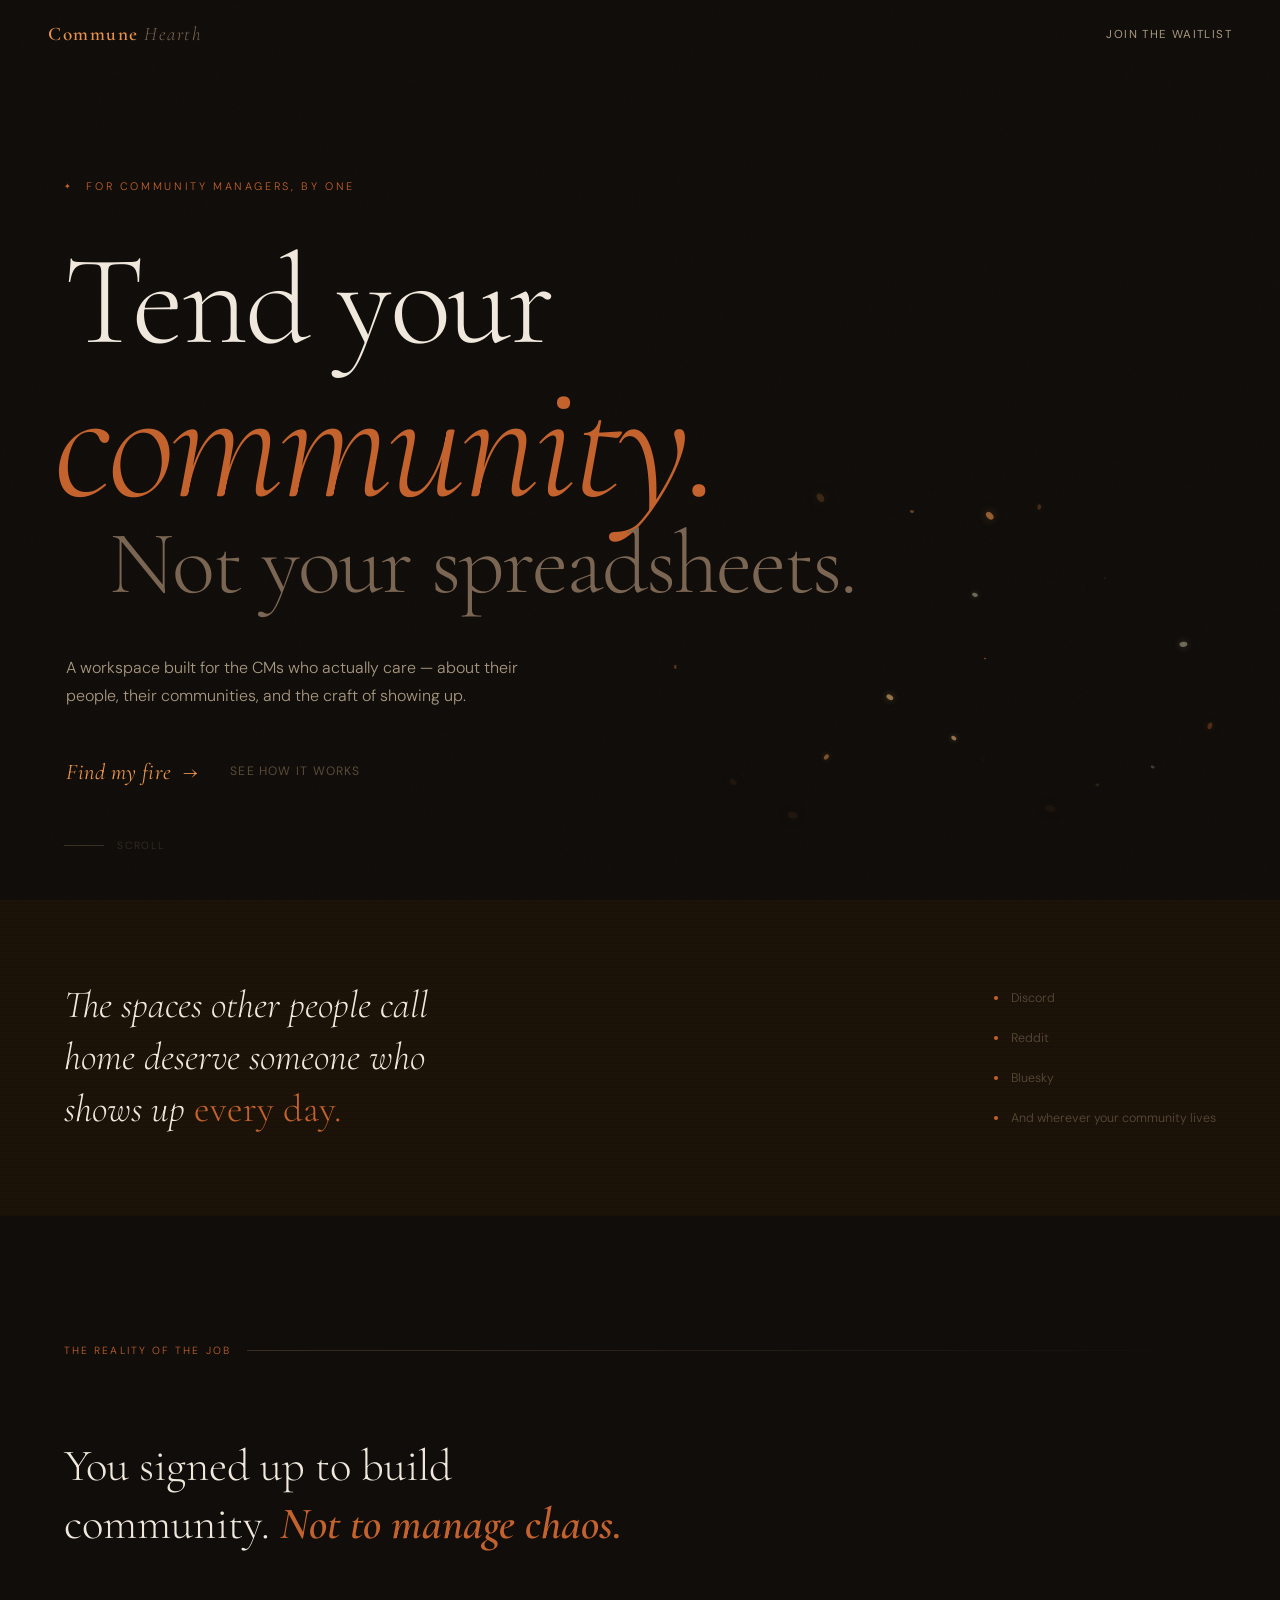
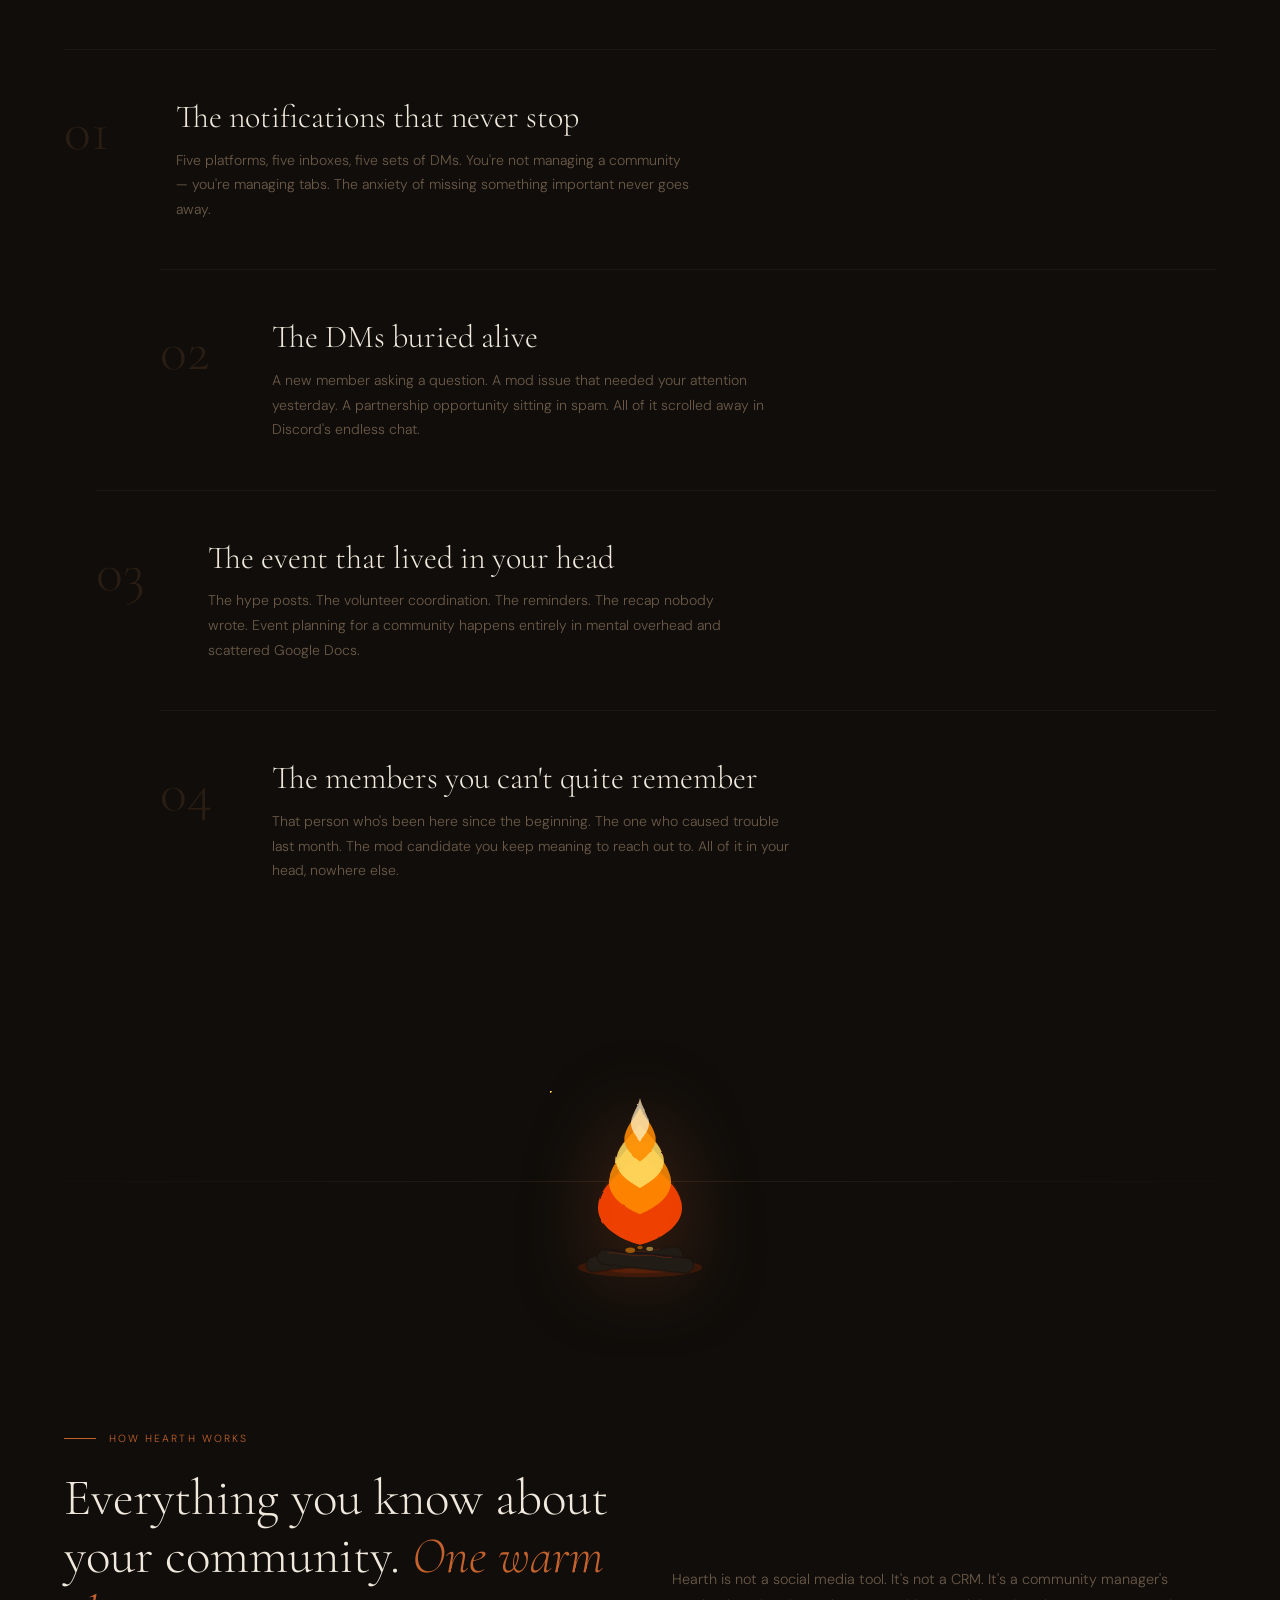
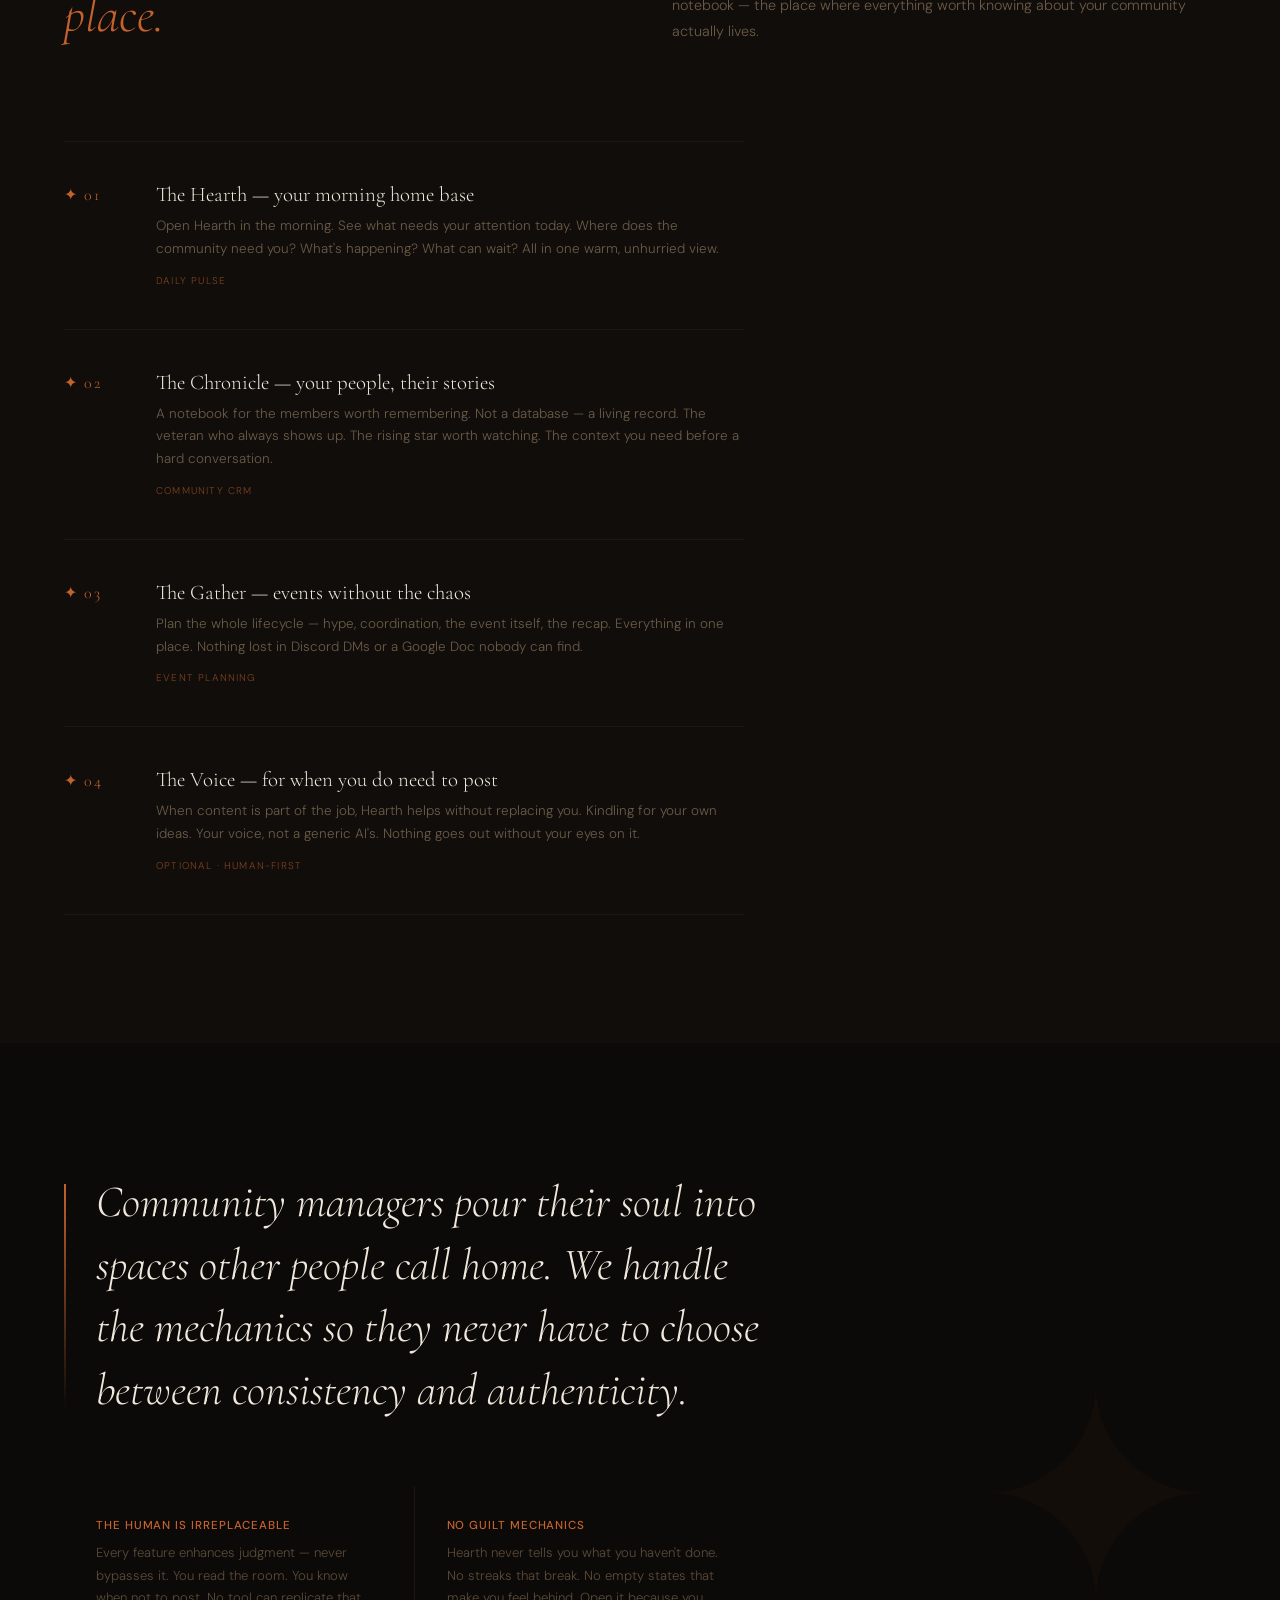
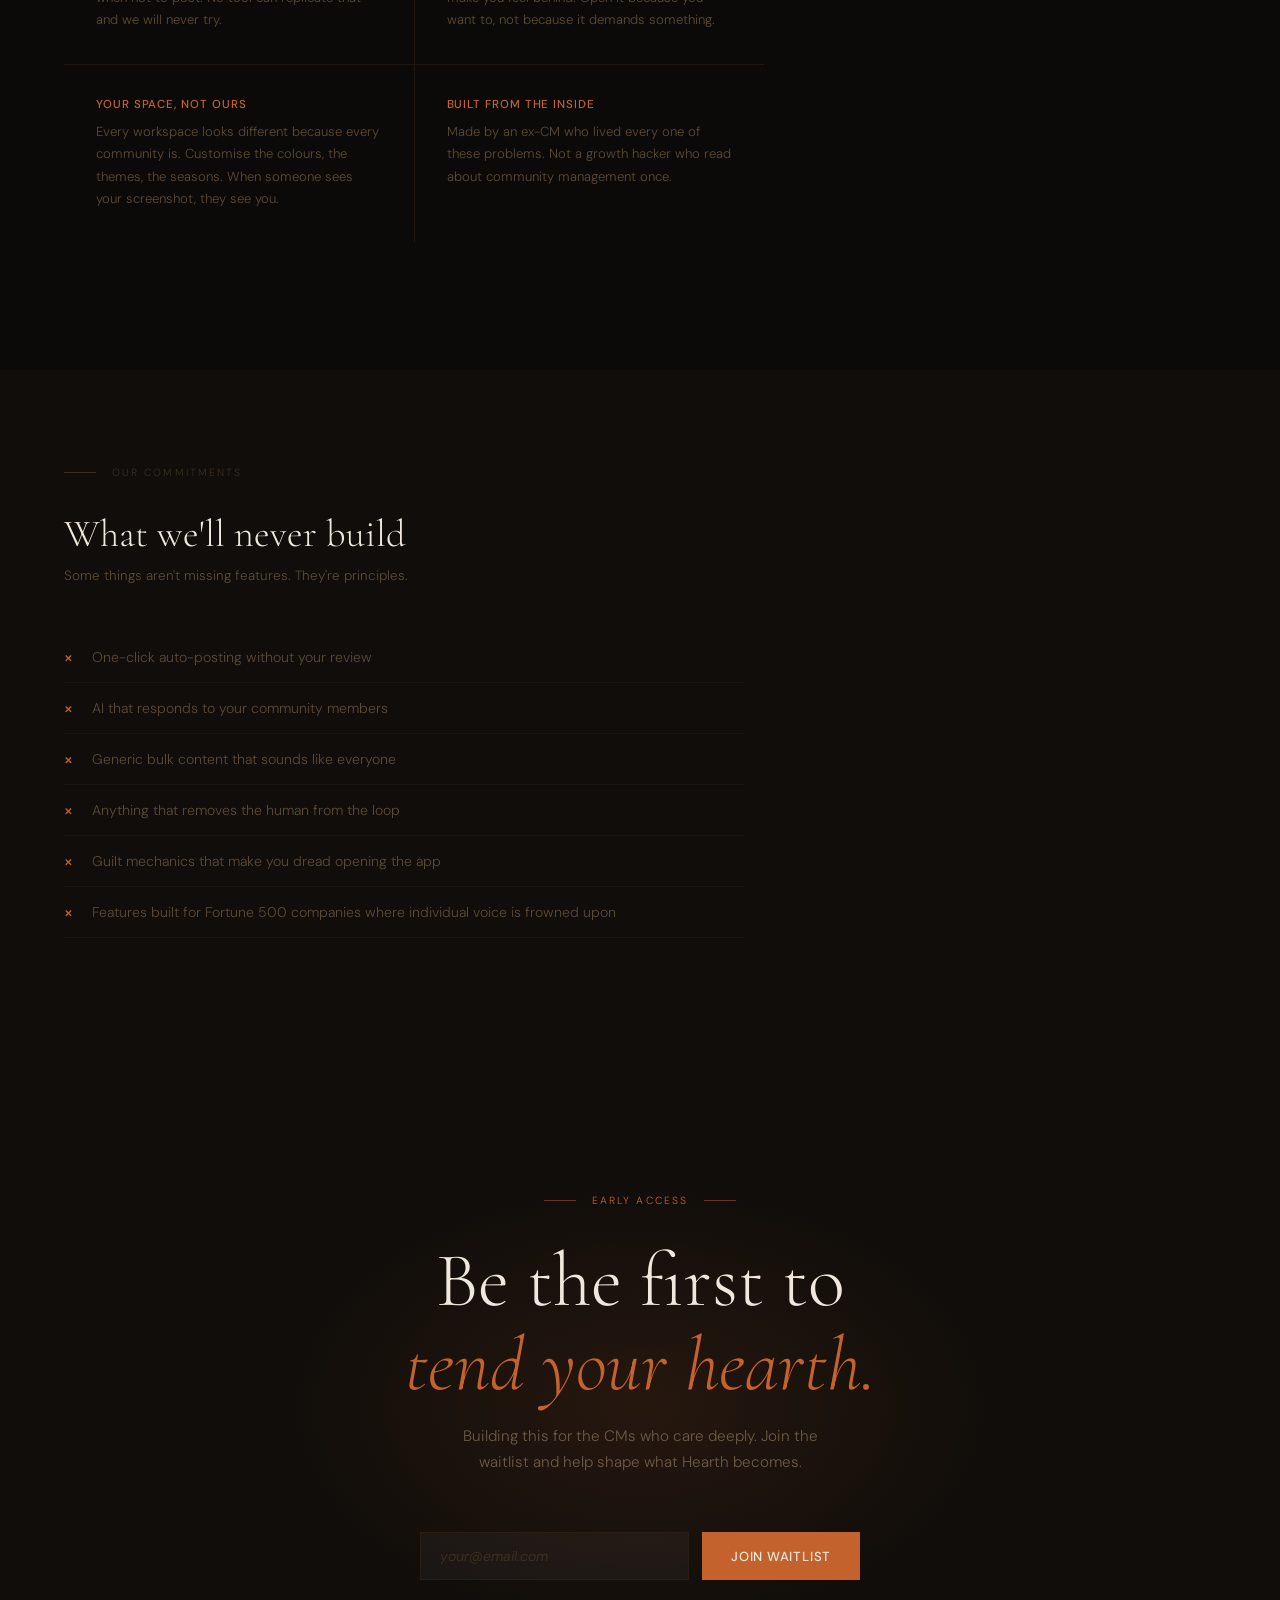
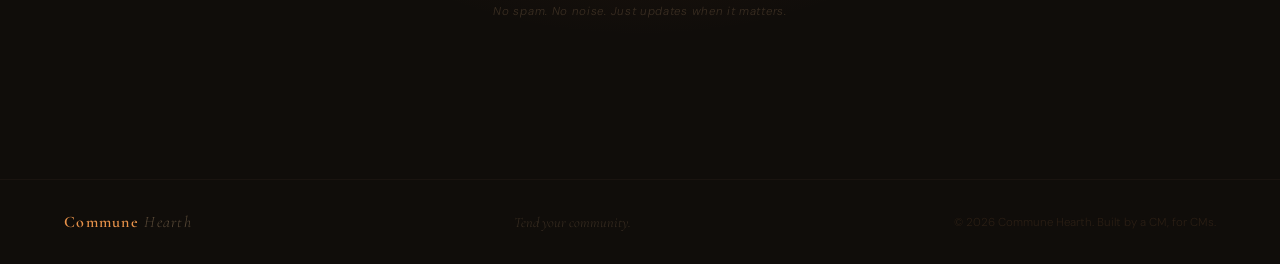
==== commit 1bc49f75: "Add files via upload" ====
--- a/index.html
+++ b/index.html
@@ -5,393 +5,689 @@
 <meta name="viewport" content="width=device-width, initial-scale=1.0">
 <title>Commune Hearth — Tend Your Community</title>
 <link rel="stylesheet" href="shared/base.css">
+<link href="https://fonts.googleapis.com/css2?family=Cormorant+Garamond:ital,wght@0,300;0,400;0,600;1,300;1,400&family=DM+Sans:wght@300;400;500&display=swap" rel="stylesheet">
 <style>
-body { display: block; overflow-x: hidden; }
-
-/* NAV */
+*, *::before, *::after { box-sizing: border-box; margin: 0; padding: 0; }
+body { display: block; overflow-x: hidden; background: #100d0a; color: #f0e8dc; font-family: 'DM Sans', sans-serif; font-weight: 300; }
+
+/* ── TEXTURE OVERLAY ── */
+body::after {
+  content: ''; position: fixed; inset: 0; pointer-events: none; z-index: 999;
+  background-image: url("data:image/svg+xml,%3Csvg viewBox='0 0 512 512' xmlns='http://www.w3.org/2000/svg'%3E%3Cfilter id='n'%3E%3CfeTurbulence type='fractalNoise' baseFrequency='0.75' numOctaves='4' stitchTiles='stitch'/%3E%3C/filter%3E%3Crect width='100%25' height='100%25' filter='url(%23n)' opacity='0.04'/%3E%3C/svg%3E");
+  opacity: 0.5; mix-blend-mode: overlay;
+}
+
+/* ── NAV ── */
 nav {
   position: fixed; top: 0; left: 0; right: 0; z-index: 100;
   padding: 1.4rem 3rem; display: flex; align-items: center;
-  justify-content: space-between; backdrop-filter: blur(14px);
-  -webkit-backdrop-filter: blur(14px); border-bottom: 1px solid var(--border);
-  transition: border-color 0.35s;
+  justify-content: space-between;
 }
 .logo {
-  font-family: var(--heading-font); font-size: 1.35rem; font-weight: 600;
-  letter-spacing: 0.06em; color: var(--accent2); text-decoration: none;
-}
-.logo span { color: var(--muted); font-weight: 300; font-style: italic; }
+  font-family: 'Cormorant Garamond', serif; font-size: 1.2rem; font-weight: 600;
+  letter-spacing: 0.08em; color: #e8924a; text-decoration: none;
+}
+.logo span { font-weight: 300; font-style: italic; color: #7a6552; }
 .nav-cta {
-  font-size: 0.76rem; letter-spacing: 0.1em; text-transform: uppercase;
-  color: var(--text); text-decoration: none; border: 1px solid var(--border);
-  padding: 0.48rem 1.1rem; border-radius: 2rem; cursor: pointer;
-  background: none; font-family: 'DM Sans', sans-serif; transition: all 0.3s;
-}
-.nav-cta:hover { background: var(--accent); border-color: var(--accent); color: var(--btn-text); }
-
-/* EMBER CANVAS */
-#ember-canvas {
+  font-size: 0.72rem; letter-spacing: 0.12em; text-transform: uppercase;
+  color: #a89880; text-decoration: none; cursor: pointer;
+  background: none; font-family: 'DM Sans', sans-serif; transition: color 0.3s;
+  border: none; padding: 0;
+}
+.nav-cta:hover { color: #f0e8dc; }
+
+/* ── HERO ── */
+.hero {
+  min-height: 100vh; display: flex; flex-direction: column;
+  justify-content: center; padding: 10rem 4rem 6rem;
+  position: relative; overflow: hidden;
+}
+canvas#ember-canvas {
   position: absolute; inset: 0; width: 100%; height: 100%;
   pointer-events: none; z-index: 0;
 }
-
-/* HERO */
-.hero {
-  min-height: 100vh; display: flex; flex-direction: column;
-  justify-content: center; padding: 8rem 3rem 4rem;
+.hero-inner { position: relative; z-index: 1; }
+
+/* GIANT HEADLINE — breaks the grid intentionally */
+.hero-eyebrow {
+  font-size: 0.68rem; letter-spacing: 0.24em; text-transform: uppercase;
+  color: #c4622d; margin-bottom: 3rem;
+  opacity: 0; animation: fadeUp 0.8s ease forwards 0.2s;
+  display: flex; align-items: center; gap: 0.8rem;
+}
+.hero-eyebrow::before { content: '✦'; font-size: 0.5rem; }
+
+.hero-headline {
+  margin-bottom: 3rem;
+  opacity: 0; animation: fadeUp 0.8s ease forwards 0.4s;
+}
+.hero-headline .line {
+  display: block;
+  font-family: 'Cormorant Garamond', serif;
+  font-weight: 300;
+  line-height: 0.95;
+  letter-spacing: -0.02em;
+}
+/* Each line a different size — intentionally uneven */
+.hero-headline .line-1 {
+  font-size: clamp(4rem, 10vw, 9rem);
+  color: #f0e8dc;
+}
+.hero-headline .line-2 {
+  font-size: clamp(5rem, 13vw, 12rem);
+  color: #c4622d; font-style: italic;
+  /* Bleeds past the container — the grid-breaking moment */
+  margin-left: -0.06em;
+}
+.hero-headline .line-3 {
+  font-size: clamp(3rem, 7vw, 6.5rem);
+  color: #7a6552; font-weight: 300;
+  margin-left: 0.5em;
+}
+
+.hero-sub {
+  font-size: 1rem; color: #a89880; max-width: 42ch; line-height: 1.75;
+  margin-bottom: 3rem; margin-left: 0.15em;
+  opacity: 0; animation: fadeUp 0.8s ease forwards 0.6s;
+}
+
+.hero-actions {
+  display: flex; gap: 2rem; align-items: center;
+  opacity: 0; animation: fadeUp 0.8s ease forwards 0.8s;
+  margin-left: 0.15em;
+}
+.btn-fire {
+  background: none; border: none; cursor: pointer;
+  font-family: 'Cormorant Garamond', serif; font-size: 1.4rem;
+  font-style: italic; color: #e8924a; letter-spacing: 0.02em;
+  display: flex; align-items: center; gap: 0.6rem; transition: all 0.3s;
+  padding: 0; position: relative;
+}
+.btn-fire::after {
+  content: ''; position: absolute; bottom: -3px; left: 0; right: 0;
+  height: 1px; background: #e8924a; transform: scaleX(0);
+  transform-origin: left; transition: transform 0.3s;
+}
+.btn-fire:hover::after { transform: scaleX(1); }
+.btn-fire:hover { color: #f5c17a; }
+.btn-secondary {
+  font-size: 0.76rem; color: #5a4a38; letter-spacing: 0.1em;
+  text-transform: uppercase; background: none; border: none;
+  cursor: pointer; font-family: 'DM Sans', sans-serif; transition: color 0.3s;
+}
+.btn-secondary:hover { color: #a89880; }
+
+/* SCROLL INDICATOR */
+.scroll-hint {
+  position: absolute; bottom: 3rem; left: 4rem; z-index: 1;
+  font-size: 0.65rem; letter-spacing: 0.18em; text-transform: uppercase;
+  color: #3a2e22; display: flex; align-items: center; gap: 0.8rem;
+  opacity: 0; animation: fadeUp 0.8s ease forwards 1.2s;
+}
+.scroll-line {
+  width: 40px; height: 1px; background: #3a2e22;
+  transform-origin: left; animation: scrollPulse 2s ease-in-out infinite;
+}
+@keyframes scrollPulse { 0%,100%{opacity:0.4} 50%{opacity:1} }
+
+@keyframes fadeUp {
+  from{opacity:0;transform:translateY(20px)} to{opacity:1;transform:translateY(0)}
+}
+
+/* ── TEXTURE BREAK ── */
+/* A full-bleed moment between hero and problems — breaks the flow */
+.texture-break {
+  position: relative; padding: 5rem 4rem;
+  background: #1a1208;
+  overflow: hidden;
+}
+.texture-break::before {
+  content: '';
+  position: absolute; inset: 0;
+  background-image:
+    repeating-linear-gradient(
+      0deg, transparent, transparent 2px,
+      rgba(196,98,45,0.015) 2px, rgba(196,98,45,0.015) 4px
+    );
+}
+.texture-break-inner {
+  position: relative; z-index: 1;
+  display: flex; align-items: center; justify-content: space-between;
+  gap: 4rem; flex-wrap: wrap;
+}
+.texture-break-quote {
+  font-family: 'Cormorant Garamond', serif;
+  font-size: clamp(1.6rem, 3vw, 2.8rem);
+  font-weight: 300; font-style: italic;
+  color: #f0e8dc; line-height: 1.35;
+  max-width: 22ch; flex: 1;
+}
+.texture-break-quote em { color: #c4622d; font-style: normal; }
+.texture-break-right {
+  display: flex; flex-direction: column; gap: 1.5rem; flex-shrink: 0;
+}
+.texture-platform {
+  display: flex; align-items: center; gap: 0.8rem;
+  font-size: 0.78rem; color: #5a4a38;
+}
+.texture-platform-dot {
+  width: 4px; height: 4px; border-radius: 50%;
+  background: #c4622d; flex-shrink: 0;
+  animation: dotBreath 3s ease-in-out infinite;
+}
+@keyframes dotBreath { 0%,100%{opacity:0.4} 50%{opacity:1} }
+
+/* ── PAIN SECTION — editorial, no cards ── */
+.pain-section {
+  padding: 8rem 4rem;
+  position: relative;
+}
+
+/* The section label sits rotated in the margin — hand-placed feeling */
+.pain-eyebrow {
+  font-size: 0.65rem; letter-spacing: 0.2em; text-transform: uppercase;
+  color: #c4622d; margin-bottom: 5rem;
+  display: flex; align-items: center; gap: 1rem;
+}
+.pain-eyebrow::after { content: ''; flex: 1; height: 1px; background: linear-gradient(to right, #3a2e22, transparent); }
+
+.pain-intro {
+  font-family: 'Cormorant Garamond', serif;
+  font-size: clamp(1.8rem, 3.5vw, 3rem);
+  font-weight: 300; line-height: 1.3;
+  color: #f0e8dc; max-width: 28ch;
+  margin-bottom: 6rem;
+}
+.pain-intro strong { color: #c4622d; font-weight: 600; font-style: italic; }
+
+/* Pain items — pure typography, no cards, alternating indent */
+.pain-items { display: flex; flex-direction: column; gap: 0; }
+
+.pain-item {
+  display: grid;
+  grid-template-columns: 80px 1fr;
+  gap: 2rem;
+  padding: 3rem 0;
+  border-top: 1px solid #1e1610;
+  position: relative;
+  transition: border-color 0.3s;
+}
+.pain-item:hover { border-color: #3a2e22; }
+/* Alternating indent for hand-placed feeling */
+.pain-item:nth-child(even) { margin-left: 6rem; }
+.pain-item:nth-child(3) { margin-left: 2rem; }
+
+.pain-num {
+  font-family: 'Cormorant Garamond', serif;
+  font-size: 3.5rem; font-weight: 300;
+  color: #2a1e14; line-height: 1;
+  user-select: none; align-self: start;
+  padding-top: 0.3rem;
+}
+.pain-body {}
+.pain-title {
+  font-family: 'Cormorant Garamond', serif;
+  font-size: clamp(1.4rem, 2.5vw, 2rem);
+  font-weight: 300; color: #f0e8dc;
+  margin-bottom: 0.7rem; line-height: 1.2;
+}
+.pain-desc {
+  font-size: 0.88rem; color: #6b5a48; line-height: 1.75;
+  max-width: 52ch;
+}
+
+/* ── FIRE INTERLUDE — fire sits between sections, belongs to neither ── */
+.fire-interlude {
+  position: relative; padding: 2rem 0 0;
+  display: flex; justify-content: center;
+  overflow: visible; /* intentionally overflows */
+}
+.fire-interlude-svg {
+  width: 180px; position: relative; z-index: 2;
+  filter: drop-shadow(0 0 40px rgba(196,98,45,0.3));
+}
+.fire-interlude::before {
+  content: '';
+  position: absolute; top: 50%; left: 0; right: 0;
+  height: 1px; background: linear-gradient(to right, transparent, #2a1e14, transparent);
+  z-index: 1;
+}
+
+/* ── HOW IT WORKS — asymmetric layout ── */
+.how-section { padding: 8rem 4rem; }
+
+.how-header {
+  display: grid; grid-template-columns: 1fr 1fr; gap: 4rem;
+  margin-bottom: 6rem; align-items: end;
+}
+.how-label {
+  font-size: 0.65rem; letter-spacing: 0.2em; text-transform: uppercase;
+  color: #c4622d; margin-bottom: 1.5rem;
+  display: flex; align-items: center; gap: 0.8rem;
+}
+.how-label::before { content: ''; width: 2rem; height: 1px; background: #c4622d; }
+.how-title {
+  font-family: 'Cormorant Garamond', serif;
+  font-size: clamp(2rem, 4vw, 3.5rem);
+  font-weight: 300; line-height: 1.15; color: #f0e8dc;
+}
+.how-title em { font-style: italic; color: #c4622d; }
+.how-desc { font-size: 0.9rem; color: #6b5a48; line-height: 1.8; align-self: end; }
+
+/* Steps — not cards, more like a stacked list with connectors */
+.how-steps { display: flex; flex-direction: column; gap: 0; max-width: 680px; }
+.how-step {
+  display: grid; grid-template-columns: 60px 1fr;
+  gap: 2rem; padding: 2.5rem 0;
+  border-top: 1px solid #1e1610;
+  position: relative;
+}
+.how-step:last-child { border-bottom: 1px solid #1e1610; }
+.how-step-num {
+  font-family: 'Cormorant Garamond', serif;
+  font-size: 1rem; font-weight: 300;
+  color: #c4622d; letter-spacing: 0.1em;
+  padding-top: 0.2rem;
+}
+.how-step-title {
+  font-family: 'Cormorant Garamond', serif;
+  font-size: 1.3rem; font-weight: 300;
+  color: #f0e8dc; margin-bottom: 0.5rem;
+}
+.how-step-desc { font-size: 0.84rem; color: #6b5a48; line-height: 1.7; }
+.how-step-tag {
+  display: inline-block; margin-top: 0.8rem; font-size: 0.62rem;
+  letter-spacing: 0.12em; text-transform: uppercase;
+  color: #c4622d; opacity: 0.6;
+}
+
+/* ── PHILOSOPHY — full bleed dark moment ── */
+.philosophy-section {
+  padding: 8rem 4rem;
+  background: #0c0a08;
   position: relative; overflow: hidden;
 }
-.hero-glow {
-  position: absolute; bottom: -15%; left: 38%; transform: translateX(-50%);
-  width: 900px; height: 600px;
-  background: radial-gradient(ellipse, var(--hero-glow) 0%, transparent 65%);
-  pointer-events: none; animation: heroBreath 7s ease-in-out infinite;
-}
-@keyframes heroBreath {
-  0%,100%{opacity:0.75;transform:translateX(-50%) scale(1)}
-  50%{opacity:1;transform:translateX(-50%) scale(1.05)}
-}
-.eyebrow {
-  font-size: 0.7rem; letter-spacing: 0.22em; text-transform: uppercase;
-  color: var(--accent); margin-bottom: 2rem;
-  opacity: 0; animation: fadeUp 0.8s ease forwards 0.2s;
-}
-.hero h1 {
-  font-family: var(--heading-font); font-weight: var(--heading-weight);
-  font-size: clamp(3rem, 7.5vw, 6.5rem); line-height: 1.05; max-width: 16ch;
-  opacity: 0; animation: fadeUp 0.8s ease forwards 0.4s;
-}
-.hero h1 em { font-style: italic; color: var(--accent2); }
-.hero-sub {
-  margin-top: 2.5rem; font-size: 1.02rem; color: var(--muted);
-  max-width: 46ch; line-height: 1.75;
-  opacity: 0; animation: fadeUp 0.8s ease forwards 0.6s;
-}
-.hero-actions {
-  margin-top: 3rem; display: flex; gap: 1rem; align-items: center; flex-wrap: wrap;
-  opacity: 0; animation: fadeUp 0.8s ease forwards 0.8s;
-}
-.hero-actions .btn-ghost-link {
-  color: var(--muted); font-size: 0.84rem; text-decoration: none;
-  display: flex; align-items: center; gap: 0.4rem; transition: color 0.3s;
-  background: none; border: none; cursor: pointer; font-family: 'DM Sans', sans-serif;
-}
-.hero-actions .btn-ghost-link:hover { color: var(--text); }
-.platforms { margin-top: 5rem; opacity: 0; animation: fadeUp 0.8s ease forwards 1s; }
-.platforms p {
-  font-size: 0.68rem; letter-spacing: 0.15em; text-transform: uppercase;
-  color: var(--faint); margin-bottom: 0.9rem;
-}
-.platform-list { display: flex; gap: 0.5rem; flex-wrap: wrap; }
-.platform-badge {
-  background: rgba(255,255,255,0.04); border: 1px solid var(--border);
-  border-radius: 2rem; padding: 0.32rem 0.9rem;
-  font-size: 0.76rem; color: var(--muted); letter-spacing: 0.04em;
-}
-@keyframes fadeUp {
-  from{opacity:0;transform:translateY(22px)} to{opacity:1;transform:translateY(0)}
-}
-
-/* DIVIDER */
-.divider { height: 1px; background: linear-gradient(to right, transparent, var(--border), transparent); margin: 0 3rem; }
-
-/* SECTIONS */
-section { padding: 7rem 3rem; }
-
-/* PROBLEM */
-.problem { display: grid; grid-template-columns: 1fr 1fr; gap: 6rem; max-width: 1200px; }
-.problem h2 {
-  font-family: var(--heading-font); font-weight: var(--heading-weight);
-  font-size: clamp(1.9rem,3.2vw,3rem); line-height: 1.2; margin-bottom: 2rem;
-}
-.problem h2 strong { font-weight: 700; color: var(--accent2); }
-.problem p { color: var(--muted); line-height: 1.8; font-size: 0.96rem; margin-bottom: 1.1rem; }
-.pain-list { list-style: none; margin-top: 2rem; display: flex; flex-direction: column; gap: 0.9rem; }
-.pain-list li {
-  display: flex; gap: 0.9rem; align-items: flex-start; padding: 1.1rem 1.3rem;
-  background: var(--surface); border: 1px solid var(--border); border-radius: 0.75rem;
-  transition: all 0.3s;
-}
-.pain-list li:hover { border-color: var(--accent); transform: translateX(4px); }
-.pain-icon { font-size: 1rem; flex-shrink: 0; margin-top: 0.12rem; }
-.pain-list li div strong { display: block; font-size: 0.86rem; font-weight: 500; color: var(--text); margin-bottom: 0.25rem; }
-.pain-list li div span { font-size: 0.8rem; color: var(--faint); line-height: 1.6; }
-
-/* HOW */
-.how { background: var(--surface); border-top: 1px solid var(--border); border-bottom: 1px solid var(--border); }
-.how-header { text-align: center; margin-bottom: 4.5rem; }
-.how-header h2 {
-  font-family: var(--heading-font); font-weight: var(--heading-weight);
-  font-size: clamp(1.7rem,3.2vw,2.8rem); line-height: 1.2; max-width: 22ch; margin: 0 auto;
-}
-.how-header h2 em { font-style: italic; color: var(--accent2); }
-.steps { display: grid; grid-template-columns: repeat(3,1fr); gap: 1.4rem; max-width: 1200px; margin: 0 auto; }
-.step {
-  padding: 2.3rem; border: 1px solid var(--border); border-radius: 1rem;
-  background: var(--surface); transition: all 0.35s;
-}
-.step:hover { border-color: var(--accent); transform: translateY(-5px); box-shadow: 0 14px 36px rgba(0,0,0,0.12); }
-.step-num {
-  font-family: var(--heading-font); font-size: 3.2rem; font-weight: 300;
-  color: var(--border); line-height: 1; margin-bottom: 1.4rem; display: block;
-}
-.step h3 { font-size: 0.92rem; font-weight: 500; color: var(--text); margin-bottom: 0.7rem; }
-.step p { font-size: 0.83rem; color: var(--muted); line-height: 1.7; }
-.step-tag {
-  display: inline-block; margin-top: 1.3rem; font-size: 0.67rem; letter-spacing: 0.12em;
-  text-transform: uppercase; color: var(--accent); border: 1px solid var(--accent);
-  padding: 0.22rem 0.65rem; border-radius: 2rem; opacity: 0.7;
-}
-
-/* PHILOSOPHY */
-.philosophy { max-width: 840px; margin: 0 auto; text-align: center; }
-.philosophy blockquote {
-  font-family: var(--heading-font); font-weight: 300; font-style: italic;
-  font-size: clamp(1.5rem,2.8vw,2.5rem); line-height: 1.45;
-  color: var(--text); margin: 2rem 0 3rem; padding: 0 2rem; position: relative;
-}
-.philosophy blockquote::before {
-  content: '"'; position: absolute; top: -1.5rem; left: -0.5rem;
-  font-size: 7rem; color: var(--accent); opacity: 0.1;
-  font-family: var(--heading-font); line-height: 1;
-}
-.phil-grid { display: grid; grid-template-columns: repeat(2,1fr); gap: 1.1rem; margin-top: 3.5rem; text-align: left; }
-.phil-card { padding: 1.7rem; border: 1px solid var(--border); border-radius: 0.75rem; background: var(--surface); transition: border-color 0.3s; }
-.phil-card:hover { border-color: var(--accent); }
-.phil-card h4 { font-size: 0.78rem; font-weight: 500; color: var(--accent2); margin-bottom: 0.55rem; letter-spacing: 0.04em; text-transform: uppercase; }
-.phil-card p { font-size: 0.82rem; color: var(--muted); line-height: 1.7; }
-
-/* NEVER */
-.never-wrap { padding-top: 0; }
-.never {
-  background: var(--never-bg); border-radius: 1.5rem; padding: 3.5rem;
-  max-width: 880px; margin: 0 auto; border: 1px solid var(--border);
-}
-.never h3 { font-family: var(--heading-font); font-size: 1.9rem; font-weight: var(--heading-weight); margin-bottom: 0.4rem; }
-.never > p { color: var(--muted); font-size: 0.86rem; margin-bottom: 2.2rem; }
-.never-grid { display: grid; grid-template-columns: repeat(2,1fr); gap: 0.9rem; }
-.never-item { display: flex; align-items: center; gap: 0.75rem; font-size: 0.84rem; color: var(--muted); }
-.x-icon {
-  width: 1.35rem; height: 1.35rem; border-radius: 50%;
-  background: rgba(196,98,45,0.08); border: 1px solid var(--accent);
-  display: flex; align-items: center; justify-content: center;
-  flex-shrink: 0; color: var(--accent); font-size: 0.58rem; font-weight: 700;
-}
-
-/* WAITLIST */
-.waitlist { text-align: center; padding: 8rem 3rem; position: relative; overflow: hidden; }
+.philosophy-section::after {
+  content: '✦';
+  position: absolute; right: 4rem; top: 50%; transform: translateY(-50%);
+  font-size: 18rem; color: rgba(196,98,45,0.03);
+  font-family: 'Cormorant Garamond', serif;
+  line-height: 1; pointer-events: none; user-select: none;
+}
+.phil-inner { max-width: 700px; position: relative; z-index: 1; }
+.phil-quote {
+  font-family: 'Cormorant Garamond', serif;
+  font-size: clamp(1.8rem, 3.5vw, 3rem);
+  font-weight: 300; font-style: italic;
+  line-height: 1.4; color: #f0e8dc;
+  margin-bottom: 4rem;
+  position: relative; padding-left: 2rem;
+}
+.phil-quote::before {
+  content: '';
+  position: absolute; left: 0; top: 0.3em; bottom: 0.3em;
+  width: 2px;
+  background: linear-gradient(to bottom, #c4622d, transparent);
+}
+.phil-cards {
+  display: grid; grid-template-columns: 1fr 1fr; gap: 1px;
+  background: #1e1610;
+}
+.phil-card {
+  background: #0c0a08; padding: 2rem;
+  transition: background 0.3s;
+}
+.phil-card:hover { background: #100d0a; }
+.phil-card h4 {
+  font-size: 0.72rem; font-weight: 500; color: #c4622d;
+  letter-spacing: 0.08em; text-transform: uppercase; margin-bottom: 0.6rem;
+}
+.phil-card p { font-size: 0.82rem; color: #5a4a38; line-height: 1.7; }
+
+/* ── NEVER LIST ── */
+.never-section { padding: 6rem 4rem; }
+.never-inner { max-width: 680px; }
+.never-label {
+  font-size: 0.65rem; letter-spacing: 0.2em; text-transform: uppercase;
+  color: #3a2e22; margin-bottom: 2rem;
+  display: flex; align-items: center; gap: 1rem;
+}
+.never-label::before { content: ''; width: 2rem; height: 1px; background: #3a2e22; }
+.never-title {
+  font-family: 'Cormorant Garamond', serif;
+  font-size: clamp(1.6rem, 3vw, 2.4rem);
+  font-weight: 300; color: #f0e8dc; margin-bottom: 0.6rem;
+}
+.never-sub { font-size: 0.84rem; color: #5a4a38; margin-bottom: 3rem; }
+.never-items { display: flex; flex-direction: column; gap: 0; }
+.never-item {
+  display: flex; align-items: baseline; gap: 1.2rem;
+  padding: 1rem 0; border-bottom: 1px solid #1a1410;
+  font-size: 0.88rem; color: #5a4a38; transition: color 0.25s;
+}
+.never-item:hover { color: #a89880; }
+.never-x {
+  font-size: 0.6rem; color: #c4622d; flex-shrink: 0;
+  font-weight: 700; letter-spacing: 0.05em;
+}
+
+/* ── WAITLIST — the warm close ── */
+.waitlist-section {
+  padding: 10rem 4rem;
+  position: relative; overflow: hidden;
+  text-align: center;
+}
 .waitlist-glow {
-  position: absolute; top: 50%; left: 50%; transform: translate(-50%,-50%);
-  width: 700px; height: 450px;
-  background: radial-gradient(ellipse, var(--hero-glow) 0%, transparent 65%);
+  position: absolute; top: 50%; left: 50%;
+  transform: translate(-50%, -50%);
+  width: 800px; height: 500px;
+  background: radial-gradient(ellipse, rgba(196,98,45,0.12) 0%, transparent 65%);
   pointer-events: none;
-}
-.waitlist h2 {
-  font-family: var(--heading-font); font-weight: var(--heading-weight);
-  font-size: clamp(2rem,4.5vw,3.6rem); line-height: 1.2; margin-bottom: 1rem;
-}
-.waitlist h2 em { font-style: italic; color: var(--accent2); }
-.waitlist > p { color: var(--muted); font-size: 0.98rem; max-width: 42ch; margin: 0 auto 3rem; line-height: 1.7; }
-.wl-form { display: flex; gap: 0.7rem; max-width: 460px; margin: 0 auto; flex-wrap: wrap; justify-content: center; }
+  animation: glowBreath 6s ease-in-out infinite;
+}
+@keyframes glowBreath { 0%,100%{opacity:0.6} 50%{opacity:1} }
+.waitlist-inner { position: relative; z-index: 1; }
+.waitlist-label {
+  font-size: 0.65rem; letter-spacing: 0.2em; text-transform: uppercase;
+  color: #c4622d; margin-bottom: 2rem;
+  display: flex; align-items: center; justify-content: center; gap: 1rem;
+}
+.waitlist-label::before, .waitlist-label::after {
+  content: ''; width: 2rem; height: 1px; background: #c4622d; opacity: 0.5;
+}
+.waitlist-title {
+  font-family: 'Cormorant Garamond', serif;
+  font-size: clamp(2.5rem, 6vw, 5rem);
+  font-weight: 300; line-height: 1.1;
+  color: #f0e8dc; margin-bottom: 1rem;
+}
+.waitlist-title em { font-style: italic; color: #c4622d; }
+.waitlist-sub {
+  font-size: 0.95rem; color: #6b5a48; max-width: 38ch;
+  margin: 0 auto 3.5rem; line-height: 1.7;
+}
+.wl-form {
+  display: flex; gap: 0.8rem; max-width: 440px;
+  margin: 0 auto; flex-wrap: wrap; justify-content: center;
+}
 .wl-form input {
-  flex: 1; min-width: 210px; background: var(--surface); border: 1px solid var(--border);
-  border-radius: 3rem; padding: 0.88rem 1.5rem; color: var(--text);
-  font-family: 'DM Sans', sans-serif; font-size: 0.88rem; outline: none;
-  transition: border-color 0.3s;
-}
-.wl-form input::placeholder { color: var(--faint); }
-.wl-form input:focus { border-color: var(--accent); }
+  flex: 1; min-width: 200px; background: rgba(255,255,255,0.04);
+  border: 1px solid #2a1e14; border-radius: 0;
+  padding: 0.9rem 1.2rem; color: #f0e8dc;
+  font-family: 'DM Sans', sans-serif; font-size: 0.88rem;
+  outline: none; transition: border-color 0.3s;
+  /* Deliberately not rounded — breaks the AI-rounded pattern */
+}
+.wl-form input::placeholder { color: #3a2e22; font-style: italic; }
+.wl-form input:focus { border-color: #c4622d; }
 .wl-form button {
-  background: var(--accent); color: var(--btn-text); border: none;
-  padding: 0.88rem 1.9rem; border-radius: 3rem;
-  font-family: 'DM Sans', sans-serif; font-size: 0.88rem; font-weight: 500;
-  cursor: pointer; transition: all 0.3s; white-space: nowrap;
-}
-.wl-form button:hover { background: var(--accent2); transform: translateY(-2px); }
-.wl-note { margin-top: 1.4rem; font-size: 0.74rem; color: var(--faint); letter-spacing: 0.05em; }
+  background: #c4622d; color: #f0e8dc; border: none;
+  padding: 0.9rem 1.8rem; border-radius: 0;
+  font-family: 'DM Sans', sans-serif; font-size: 0.82rem;
+  font-weight: 500; letter-spacing: 0.06em; text-transform: uppercase;
+  cursor: pointer; transition: background 0.3s; white-space: nowrap;
+}
+.wl-form button:hover { background: #e8924a; }
+.wl-note {
+  margin-top: 1.5rem; font-size: 0.72rem; color: #3a2e22; letter-spacing: 0.06em;
+  font-style: italic;
+}
 .wl-success {
-  display: none; color: var(--accent2); font-family: var(--heading-font);
-  font-size: 1.45rem; font-style: italic; margin-top: 1rem;
-  animation: fadeUp 0.6s ease forwards;
-}
-
-/* FOOTER */
+  display: none; color: #e8924a; font-family: 'Cormorant Garamond', serif;
+  font-size: 1.5rem; font-style: italic; margin-top: 1rem;
+}
+
+/* ── FOOTER ── */
 footer {
-  padding: 2.2rem 3rem; border-top: 1px solid var(--border);
+  padding: 2rem 4rem; border-top: 1px solid #1a1410;
   display: flex; justify-content: space-between; align-items: center;
   flex-wrap: wrap; gap: 1rem;
 }
-.footer-tagline { font-family: var(--heading-font); font-style: italic; color: var(--muted); font-size: 0.92rem; }
-footer p { font-size: 0.74rem; color: var(--faint); letter-spacing: 0.04em; }
-
-/* REVEAL */
-.reveal { opacity: 0; transform: translateY(26px); transition: opacity 0.7s ease, transform 0.7s ease; }
+.footer-logo {
+  font-family: 'Cormorant Garamond', serif; font-size: 1rem;
+  font-weight: 600; letter-spacing: 0.08em; color: #e8924a;
+}
+.footer-logo span { font-weight: 300; font-style: italic; color: #5a4a38; }
+.footer-tagline { font-family: 'Cormorant Garamond', serif; font-style: italic; color: #3a2e22; font-size: 0.9rem; }
+footer small { font-size: 0.72rem; color: #2a1e14; }
+
+/* ── REVEAL ── */
+.reveal { opacity: 0; transform: translateY(24px); transition: opacity 0.8s ease, transform 0.8s ease; }
 .reveal.visible { opacity: 1; transform: translateY(0); }
 
-/* RESPONSIVE */
-@media (max-width: 768px) {
+/* ── RESPONSIVE ── */
+@media (max-width: 900px) {
+  .how-header { grid-template-columns: 1fr; gap: 2rem; }
+  .phil-cards { grid-template-columns: 1fr; }
+  .texture-break-inner { flex-direction: column; gap: 2rem; }
+}
+@media (max-width: 600px) {
   nav { padding: 1.2rem 1.5rem; }
-  section { padding: 5rem 1.5rem; }
-  .hero { padding: 7rem 1.5rem 3rem; }
-  .problem, .steps, .phil-grid, .never-grid { grid-template-columns: 1fr; }
-  .problem { gap: 3rem; }
-  .never { padding: 2.2rem 1.3rem; }
-  footer { flex-direction: column; text-align: center; padding: 2rem 1.5rem; }
+  .hero { padding: 8rem 1.5rem 4rem; }
+  .hero-headline .line-2 { margin-left: -0.04em; }
+  .hero-headline .line-3 { margin-left: 0.2em; }
+  .pain-section, .how-section, .never-section, .waitlist-section { padding: 5rem 1.5rem; }
+  .philosophy-section { padding: 5rem 1.5rem; }
+  .texture-break { padding: 3rem 1.5rem; }
+  .pain-item:nth-child(even) { margin-left: 2rem; }
+  .pain-item:nth-child(3) { margin-left: 0; }
+  footer { padding: 2rem 1.5rem; flex-direction: column; text-align: center; }
 }
 </style>
 </head>
 <body>
 
-<!-- THEME PANEL MOUNT -->
 <div id="theme-panel-mount"></div>
 
-<!-- NAV -->
+<!-- NAV — deliberately minimal, no backdrop blur -->
 <nav>
   <a class="logo" href="index.html">Commune <span>Hearth</span></a>
-  <button class="nav-cta" onclick="document.getElementById('waitlist').scrollIntoView({behavior:'smooth'})">Join Waitlist</button>
+  <button class="nav-cta" onclick="document.getElementById('waitlist').scrollIntoView({behavior:'smooth'})">Join the waitlist</button>
 </nav>
 
-<!-- HERO -->
+<!-- ── HERO ── -->
 <section class="hero">
-  <div class="hero-glow"></div>
   <canvas id="ember-canvas"></canvas>
-  <p class="eyebrow">For community managers, by one</p>
-  <h1>Tend your <em>community.</em> Not your spreadsheets.</h1>
-  <p class="hero-sub">Commune Hearth handles the mechanics of multi-platform community management so you can focus on the thing that actually matters — your people.</p>
-  <div class="hero-actions">
-    <button class="btn-primary" onclick="handleFindMyFire()">Find my fire →</button>
-    <button class="btn-ghost-link" onclick="document.getElementById('how').scrollIntoView({behavior:'smooth'})">See how it works →</button>
-  </div>
-  <div class="platforms">
-    <p>Built for</p>
-    <div class="platform-list">
-      <span class="platform-badge">Discord</span>
-      <span class="platform-badge">Reddit</span>
-      <span class="platform-badge">Bluesky</span>
-      <span class="platform-badge">Instagram</span>
-      <span class="platform-badge">Twitter / X</span>
-    </div>
+  <div class="hero-inner">
+    <p class="hero-eyebrow">For community managers, by one</p>
+
+    <!-- Three lines, three different sizes, the middle one bleeds -->
+    <div class="hero-headline">
+      <span class="line line-1">Tend your</span>
+      <span class="line line-2">community.</span>
+      <span class="line line-3">Not your spreadsheets.</span>
+    </div>
+
+    <p class="hero-sub">A workspace built for the CMs who actually care — about their people, their communities, and the craft of showing up.</p>
+
+    <div class="hero-actions">
+      <button class="btn-fire" onclick="handleFindMyFire()">Find my fire &nbsp;→</button>
+      <button class="btn-secondary" onclick="document.getElementById('the-problem').scrollIntoView({behavior:'smooth'})">See how it works</button>
+    </div>
+  </div>
+  <div class="scroll-hint">
+    <span class="scroll-line"></span>
+    Scroll
   </div>
 </section>
 
-<div class="divider"></div>
-
-<section>
-  <div class="problem">
-    <div class="reveal">
-      <p class="section-label">The Sunday Problem</p>
-      <h2>You know the drill. Every. Single. <strong>Week.</strong></h2>
-      <p>It's Sunday afternoon. Your community has a tournament on Saturday. You need to post about it on five different platforms — and every single one needs to sound completely different.</p>
-      <p>Discord wants energy. Reddit wants context. Bluesky wants wit. Instagram wants hashtags. Twitter wants brevity. And you're the one translating the same message five times, for five audiences, in five different tones.</p>
-      <p>That's before the DMs buried in spam, the coordination threads you can't find, and the stakeholder recap you still haven't written.</p>
-    </div>
-    <div class="reveal">
-      <ul class="pain-list">
-        <li><span class="pain-icon">🗓</span><div><strong>The Sunday Planning Session</strong><span>Rewriting the same announcement for every platform because no two platforms speak the same language.</span></div></li>
-        <li><span class="pain-icon">📬</span><div><strong>Coordination That Goes Nowhere</strong><span>DMs lost in spam. Discord threads buried under 400 messages. Conversations everywhere and nowhere.</span></div></li>
-        <li><span class="pain-icon">🔁</span><div><strong>Switching Contexts Constantly</strong><span>Six tabs open. Five apps running. One brain trying to hold it all together while still showing up for your community.</span></div></li>
-        <li><span class="pain-icon">📊</span><div><strong>Proving Your Worth in a Report</strong><span>Pulling data from every platform manually to prove your community thrives — because stakeholders only speak spreadsheet.</span></div></li>
-      </ul>
+<!-- ── TEXTURE BREAK — platforms, hand-placed feeling ── -->
+<div class="texture-break">
+  <div class="texture-break-inner">
+    <p class="texture-break-quote reveal">
+      The spaces other people call home deserve someone who shows up <em>every day.</em>
+    </p>
+    <div class="texture-break-right reveal">
+      <div class="texture-platform"><span class="texture-platform-dot"></span>Discord</div>
+      <div class="texture-platform"><span class="texture-platform-dot" style="animation-delay:0.4s"></span>Reddit</div>
+      <div class="texture-platform"><span class="texture-platform-dot" style="animation-delay:0.8s"></span>Bluesky</div>
+      <div class="texture-platform"><span class="texture-platform-dot" style="animation-delay:1.2s"></span>And wherever your community lives</div>
+    </div>
+  </div>
+</div>
+
+<!-- ── PAIN — editorial, no cards ── -->
+<section class="pain-section" id="the-problem">
+  <p class="pain-eyebrow reveal">The reality of the job</p>
+  <p class="pain-intro reveal">You signed up to build community. <strong>Not to manage chaos.</strong></p>
+  <div class="pain-items">
+    <div class="pain-item reveal">
+      <span class="pain-num">01</span>
+      <div class="pain-body">
+        <div class="pain-title">The notifications that never stop</div>
+        <p class="pain-desc">Five platforms, five inboxes, five sets of DMs. You're not managing a community — you're managing tabs. The anxiety of missing something important never goes away.</p>
+      </div>
+    </div>
+    <div class="pain-item reveal">
+      <span class="pain-num">02</span>
+      <div class="pain-body">
+        <div class="pain-title">The DMs buried alive</div>
+        <p class="pain-desc">A new member asking a question. A mod issue that needed your attention yesterday. A partnership opportunity sitting in spam. All of it scrolled away in Discord's endless chat.</p>
+      </div>
+    </div>
+    <div class="pain-item reveal">
+      <span class="pain-num">03</span>
+      <div class="pain-body">
+        <div class="pain-title">The event that lived in your head</div>
+        <p class="pain-desc">The hype posts. The volunteer coordination. The reminders. The recap nobody wrote. Event planning for a community happens entirely in mental overhead and scattered Google Docs.</p>
+      </div>
+    </div>
+    <div class="pain-item reveal">
+      <span class="pain-num">04</span>
+      <div class="pain-body">
+        <div class="pain-title">The members you can't quite remember</div>
+        <p class="pain-desc">That person who's been here since the beginning. The one who caused trouble last month. The mod candidate you keep meaning to reach out to. All of it in your head, nowhere else.</p>
+      </div>
     </div>
   </div>
 </section>
 
-<section class="how" id="how">
+<!-- ── FIRE INTERLUDE — sits between sections, breaks the flow ── -->
+<div class="fire-interlude">
+  <div class="fire-interlude-svg" id="fire-interlude-container"></div>
+</div>
+
+<!-- ── HOW IT WORKS ── -->
+<section class="how-section" id="how">
   <div class="how-header reveal">
-    <p class="section-label" style="justify-content:center;margin-bottom:1.4rem">How it works</p>
-    <h2>Your voice. Every platform. <em>Zero soul sold.</em></h2>
-  </div>
-  <div class="steps">
-    <div class="step reveal">
-      <span class="step-num">01</span>
-      <h3>Feed It Your Voice</h3>
-      <p>Paste in past posts from each platform. Hearth learns how you write for Discord versus Reddit versus Bluesky — because they're all different and that's the whole point.</p>
-      <span class="step-tag">Voice Profiles</span>
-    </div>
-    <div class="step reveal">
-      <span class="step-num">02</span>
-      <h3>Drop In Your Core Message</h3>
-      <p>Tell Hearth what's happening. A tournament. A drop. An announcement. Just the essentials — it handles the platform translation in your voice, not a generic AI voice.</p>
-      <span class="step-tag">Smart Suggestions</span>
-    </div>
-    <div class="step reveal">
-      <span class="step-num">03</span>
-      <h3>You Review. You Approve. You Post.</h3>
-      <p>Hearth suggests. You decide. Nothing goes out without your eyes on it. Because your community trusts you — not an algorithm — and that trust is not negotiable.</p>
-      <span class="step-tag">Human First</span>
+    <div>
+      <p class="how-label">How Hearth works</p>
+      <h2 class="how-title">Everything you know about your community. <em>One warm place.</em></h2>
+    </div>
+    <p class="how-desc">Hearth is not a social media tool. It's not a CRM. It's a community manager's notebook — the place where everything worth knowing about your community actually lives.</p>
+  </div>
+  <div class="how-steps">
+    <div class="how-step reveal">
+      <span class="how-step-num">✦ 01</span>
+      <div>
+        <div class="how-step-title">The Hearth — your morning home base</div>
+        <p class="how-step-desc">Open Hearth in the morning. See what needs your attention today. Where does the community need you? What's happening? What can wait? All in one warm, unhurried view.</p>
+        <span class="how-step-tag">Daily pulse</span>
+      </div>
+    </div>
+    <div class="how-step reveal">
+      <span class="how-step-num">✦ 02</span>
+      <div>
+        <div class="how-step-title">The Chronicle — your people, their stories</div>
+        <p class="how-step-desc">A notebook for the members worth remembering. Not a database — a living record. The veteran who always shows up. The rising star worth watching. The context you need before a hard conversation.</p>
+        <span class="how-step-tag">Community CRM</span>
+      </div>
+    </div>
+    <div class="how-step reveal">
+      <span class="how-step-num">✦ 03</span>
+      <div>
+        <div class="how-step-title">The Gather — events without the chaos</div>
+        <p class="how-step-desc">Plan the whole lifecycle — hype, coordination, the event itself, the recap. Everything in one place. Nothing lost in Discord DMs or a Google Doc nobody can find.</p>
+        <span class="how-step-tag">Event planning</span>
+      </div>
+    </div>
+    <div class="how-step reveal">
+      <span class="how-step-num">✦ 04</span>
+      <div>
+        <div class="how-step-title">The Voice — for when you do need to post</div>
+        <p class="how-step-desc">When content is part of the job, Hearth helps without replacing you. Kindling for your own ideas. Your voice, not a generic AI's. Nothing goes out without your eyes on it.</p>
+        <span class="how-step-tag">Optional · Human-first</span>
+      </div>
     </div>
   </div>
 </section>
 
-<section>
-  <div class="philosophy reveal">
-    <p class="section-label" style="justify-content:center">Our belief</p>
-    <blockquote>Community managers pour their soul into spaces other people call home. We handle the mechanics so they never have to choose between consistency and authenticity.</blockquote>
-    <div class="phil-grid">
-      <div class="phil-card"><h4>The Human is Irreplaceable</h4><p>Every feature enhances human judgment — never bypasses it. You read the room. You know when not to post. No tool can replicate that.</p></div>
-      <div class="phil-card"><h4>Communities Deserve Authenticity</h4><p>Your community built trust with you — not an AI. Suggestions should sound like you on a good day, or they're not good enough.</p></div>
-      <div class="phil-card"><h4>Relief Without Compromise</h4><p>You shouldn't choose between showing up consistently and showing up fully. Hearth removes the mechanical drain without touching the magic.</p></div>
-      <div class="phil-card"><h4>Built From the Inside</h4><p>Made by an ex-CM who lived every one of these problems. Not a growth hacker who read about community management once.</p></div>
+<!-- ── PHILOSOPHY — full bleed dark ── -->
+<section class="philosophy-section">
+  <div class="phil-inner reveal">
+    <p class="phil-quote">
+      Community managers pour their soul into spaces other people call home. We handle the mechanics so they never have to choose between consistency and authenticity.
+    </p>
+    <div class="phil-cards">
+      <div class="phil-card"><h4>The human is irreplaceable</h4><p>Every feature enhances judgment — never bypasses it. You read the room. You know when not to post. No tool can replicate that and we will never try.</p></div>
+      <div class="phil-card"><h4>No guilt mechanics</h4><p>Hearth never tells you what you haven't done. No streaks that break. No empty states that make you feel behind. Open it because you want to, not because it demands something.</p></div>
+      <div class="phil-card"><h4>Your space, not ours</h4><p>Every workspace looks different because every community is. Customise the colours, the themes, the seasons. When someone sees your screenshot, they see you.</p></div>
+      <div class="phil-card"><h4>Built from the inside</h4><p>Made by an ex-CM who lived every one of these problems. Not a growth hacker who read about community management once.</p></div>
     </div>
   </div>
 </section>
 
-<section class="never-wrap">
-  <div class="never reveal">
-    <h3>What we'll never build</h3>
-    <p>Some things aren't features. They're principles.</p>
-    <div class="never-grid">
-      <div class="never-item"><span class="x-icon">✕</span>One-click auto-posting without review</div>
-      <div class="never-item"><span class="x-icon">✕</span>AI responses to your community members</div>
-      <div class="never-item"><span class="x-icon">✕</span>Generic bulk content generation</div>
-      <div class="never-item"><span class="x-icon">✕</span>Anything that removes the human from the loop</div>
-      <div class="never-item"><span class="x-icon">✕</span>Tools that make every community sound the same</div>
-      <div class="never-item"><span class="x-icon">✕</span>Features that replace judgment with automation</div>
+<!-- ── NEVER LIST ── -->
+<section class="never-section">
+  <div class="never-inner reveal">
+    <p class="never-label">Our commitments</p>
+    <h2 class="never-title">What we'll never build</h2>
+    <p class="never-sub">Some things aren't missing features. They're principles.</p>
+    <div class="never-items">
+      <div class="never-item"><span class="never-x">✕</span>One-click auto-posting without your review</div>
+      <div class="never-item"><span class="never-x">✕</span>AI that responds to your community members</div>
+      <div class="never-item"><span class="never-x">✕</span>Generic bulk content that sounds like everyone</div>
+      <div class="never-item"><span class="never-x">✕</span>Anything that removes the human from the loop</div>
+      <div class="never-item"><span class="never-x">✕</span>Guilt mechanics that make you dread opening the app</div>
+      <div class="never-item"><span class="never-x">✕</span>Features built for Fortune 500 companies where individual voice is frowned upon</div>
     </div>
   </div>
 </section>
 
-<section class="waitlist" id="waitlist">
+<!-- ── WAITLIST ── -->
+<section class="waitlist-section" id="waitlist">
   <div class="waitlist-glow"></div>
-  <p class="section-label" style="justify-content:center;margin-bottom:1.4rem">Early access</p>
-  <h2>Be the first to <em>tend your hearth.</em></h2>
-  <p>We're building this for the CMs who care deeply. Join the waitlist and help shape what Commune Hearth becomes.</p>
-  <div class="wl-form" id="wl-form">
-    <input type="email" id="wl-email" placeholder="your@email.com">
-    <button onclick="handleWaitlist()">Join Waitlist</button>
-  </div>
-  <div class="wl-success" id="wl-success">You're on the list. Welcome to the hearth. 🔥</div>
-  <p class="wl-note">No spam. No noise. Just updates when it matters.</p>
+  <div class="waitlist-inner">
+    <p class="waitlist-label">Early access</p>
+    <h2 class="waitlist-title">Be the first to<br><em>tend your hearth.</em></h2>
+    <p class="waitlist-sub">Building this for the CMs who care deeply. Join the waitlist and help shape what Hearth becomes.</p>
+    <div class="wl-form" id="wl-form">
+      <input type="email" id="wl-email" placeholder="your@email.com">
+      <button onclick="handleWaitlist()">Join waitlist</button>
+    </div>
+    <div class="wl-success" id="wl-success">You're on the list. Welcome to the hearth. 🔥</div>
+    <p class="wl-note">No spam. No noise. Just updates when it matters.</p>
+  </div>
 </section>
 
+<!-- ── FOOTER ── -->
 <footer>
-  <a class="logo" href="index.html">Commune <span>Hearth</span></a>
-  <p class="footer-tagline">Tend your community.</p>
-  <p>© 2026 Commune Hearth. Built by a CM, for CMs.</p>
+  <span class="footer-logo">Commune <span>Hearth</span></span>
+  <span class="footer-tagline">Tend your community.</span>
+  <small>© 2026 Commune Hearth. Built by a CM, for CMs.</small>
 </footer>
 
 <script src="shared/storage.js"></script>
 <script src="shared/theme.js"></script>
 <script src="shared/nav.js"></script>
+<script src="shared/fire.js"></script>
 <script>
-  // Landing page always loads in Ember — themed experience starts at onboarding
+  // Always Ember on landing
   applyThemeVars('ember', {});
   mountThemePanel();
 
-  // Redirect if already onboarded
+  // Mount the interlude fire
+  mountFire('fire-interlude-container');
+
   function handleFindMyFire() {
-    if (HS.isOnboarded()) {
-      navigateTo('dashboard.html');
-    } else {
-      navigateTo('onboarding.html');
-    }
+    if (HS.isOnboarded()) navigateTo('dashboard.html');
+    else navigateTo('onboarding.html');
   }
 
-  // Waitlist
   function handleWaitlist() {
     const val = document.getElementById('wl-email').value;
     if (!val || !val.includes('@')) {
-      document.getElementById('wl-email').style.borderColor = 'var(--accent)';
+      document.getElementById('wl-email').style.borderColor = '#c4622d';
       return;
     }
     document.getElementById('wl-form').style.display = 'none';
@@ -405,122 +701,66 @@
 
   // Scroll reveal
   const obs = new IntersectionObserver((entries) => {
-    entries.forEach((e,i) => {
+    entries.forEach((e, i) => {
       if (e.isIntersecting) {
-        setTimeout(() => e.target.classList.add('visible'), i * 90);
+        setTimeout(() => e.target.classList.add('visible'), i * 80);
         obs.unobserve(e.target);
       }
     });
-  }, { threshold: 0.08 });
+  }, { threshold: 0.06 });
   document.querySelectorAll('.reveal').forEach(el => obs.observe(el));
 
-  // ── HERO EMBERS ──────────────────────────────────────────
+  // Hero embers
   (function initEmbers() {
     const canvas = document.getElementById('ember-canvas');
-    const ctx    = canvas.getContext('2d');
-
-    function resize() {
-      canvas.width  = canvas.offsetWidth;
-      canvas.height = canvas.offsetHeight;
-    }
+    if (!canvas) return;
+    const ctx = canvas.getContext('2d');
+    function resize() { canvas.width = canvas.offsetWidth; canvas.height = canvas.offsetHeight; }
     resize();
     window.addEventListener('resize', resize);
-
-    // Colour palette — pulls accent colours to match theme
-    function getEmberColors() {
-      const s = getComputedStyle(document.documentElement);
-      return [
-        s.getPropertyValue('--accent').trim()  || '#c4622d',
-        s.getPropertyValue('--accent2').trim() || '#e8924a',
-        s.getPropertyValue('--fire-bright').trim() || '#ffe066',
-      ];
+    function getColors() {
+      return ['#c4622d','#e8924a','#f5c17a','#fff5cc'];
     }
-
-    // Spawn embers only in the RIGHT half of the hero
-    // so they don't clash with the headline text
-    function createEmber() {
-      const w = canvas.width;
-      const h = canvas.height;
-      const colors = getEmberColors();
+    function spawn() {
+      const w = canvas.width, h = canvas.height;
       return {
-        x:     w * 0.52 + Math.random() * w * 0.44,  // right 44% of canvas
-        y:     h * 0.6  + Math.random() * h * 0.35,  // start near bottom
-        r:     1.5 + Math.random() * 5,               // varied sizes
-        vx:    (Math.random() - 0.5) * 0.6,           // gentle sideways drift
-        vy:    -(0.4 + Math.random() * 1.2),           // float upward
-        alpha: 0,
-        maxAlpha: 0.15 + Math.random() * 0.45,        // some bright, some faint
-        fadeIn:  true,
-        life:    0,
-        maxLife: 120 + Math.random() * 180,           // frames alive
-        color:   colors[Math.floor(Math.random() * colors.length)],
-        // Slight wobble
-        wobble:  (Math.random() - 0.5) * 0.02,
+        x: w * 0.5 + Math.random() * w * 0.46,
+        y: h * 0.65 + Math.random() * h * 0.3,
+        r: 1 + Math.random() * 4.5,
+        vx: (Math.random() - 0.5) * 0.55,
+        vy: -(0.4 + Math.random() * 1.2),
+        alpha: 0, maxAlpha: 0.15 + Math.random() * 0.45,
+        life: 0, maxLife: 100 + Math.random() * 160,
+        color: getColors()[Math.floor(Math.random() * 4)],
+        wobble: (Math.random() - 0.5) * 0.02,
       };
     }
-
-    let embers = [];
-    // Stagger initial spawn so they don't all appear at once
-    for (let i = 0; i < 28; i++) {
-      const e = createEmber();
-      e.life = Math.random() * e.maxLife; // start at random life point
-      e.alpha = e.maxAlpha * (e.life / e.maxLife);
-      embers.push(e);
-    }
-
+    let embers = Array.from({length:24}, () => { const e = spawn(); e.life = Math.random() * e.maxLife; return e; });
     function draw() {
       ctx.clearRect(0, 0, canvas.width, canvas.height);
-
-      // Occasionally spawn a fresh ember
-      if (Math.random() < 0.08 && embers.length < 35) {
-        embers.push(createEmber());
-      }
-
+      if (Math.random() < 0.08 && embers.length < 32) embers.push(spawn());
       embers = embers.filter(e => e.life < e.maxLife);
-
       embers.forEach(e => {
-        e.life++;
-        e.vx += e.wobble;
-        e.x  += e.vx;
-        e.y  += e.vy;
-
-        // Fade in then fade out
-        const halfLife = e.maxLife / 2;
-        if (e.life < halfLife * 0.3) {
-          e.alpha = e.maxAlpha * (e.life / (halfLife * 0.3));
-        } else if (e.life > halfLife * 1.4) {
-          e.alpha = e.maxAlpha * (1 - (e.life - halfLife * 1.4) / (e.maxLife - halfLife * 1.4));
-        } else {
-          e.alpha = e.maxAlpha;
+        e.life++; e.vx += e.wobble; e.x += e.vx; e.y += e.vy;
+        const q = e.maxLife * 0.25;
+        if (e.life < q) e.alpha = e.maxAlpha * (e.life / q);
+        else if (e.life > e.maxLife * 0.65) e.alpha = e.maxAlpha * (1 - (e.life - e.maxLife * 0.65) / (e.maxLife * 0.35));
+        else e.alpha = e.maxAlpha;
+        e.alpha = Math.max(0, e.alpha);
+        ctx.save(); ctx.globalAlpha = e.alpha;
+        if (e.r > 2.5) {
+          const g = ctx.createRadialGradient(e.x, e.y, 0, e.x, e.y, e.r * 3);
+          g.addColorStop(0, e.color + '40'); g.addColorStop(1, 'transparent');
+          ctx.beginPath(); ctx.arc(e.x, e.y, e.r * 3, 0, Math.PI * 2);
+          ctx.fillStyle = g; ctx.fill();
         }
-
-        e.alpha = Math.max(0, Math.min(e.maxAlpha, e.alpha));
-
-        // Draw the ember — slightly oval, hand-drawn feel
-        ctx.save();
-        ctx.globalAlpha = e.alpha;
         ctx.beginPath();
-        ctx.ellipse(e.x, e.y, e.r, e.r * 0.65, e.life * 0.02, 0, Math.PI * 2);
-        ctx.fillStyle = e.color;
-        ctx.fill();
-
-        // Tiny glow around larger embers
-        if (e.r > 3) {
-          const grd = ctx.createRadialGradient(e.x, e.y, 0, e.x, e.y, e.r * 2.5);
-          grd.addColorStop(0, e.color + '40');
-          grd.addColorStop(1, 'transparent');
-          ctx.beginPath();
-          ctx.arc(e.x, e.y, e.r * 2.5, 0, Math.PI * 2);
-          ctx.fillStyle = grd;
-          ctx.fill();
-        }
-
+        ctx.ellipse(e.x, e.y, e.r, e.r * 0.65, e.life * 0.03, 0, Math.PI * 2);
+        ctx.fillStyle = e.color; ctx.fill();
         ctx.restore();
       });
-
       requestAnimationFrame(draw);
     }
-
     draw();
   })();
 </script>
